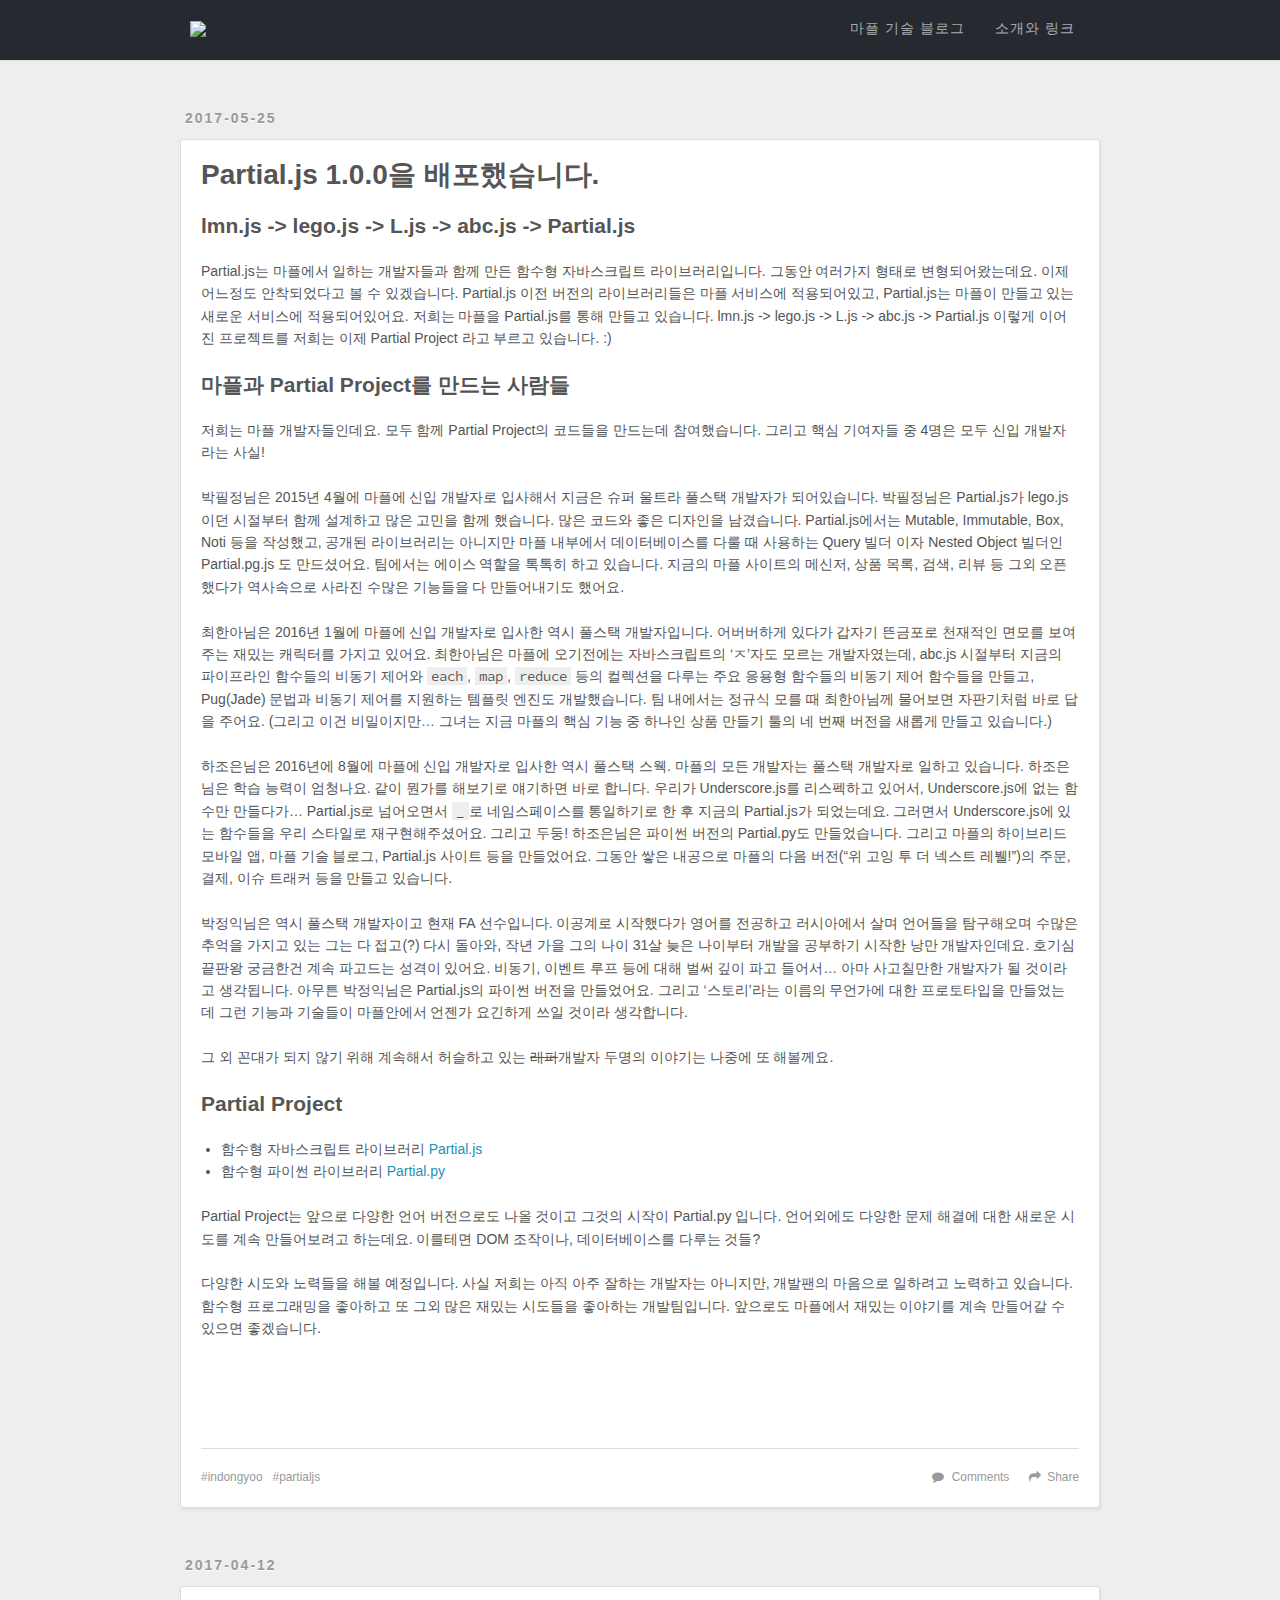
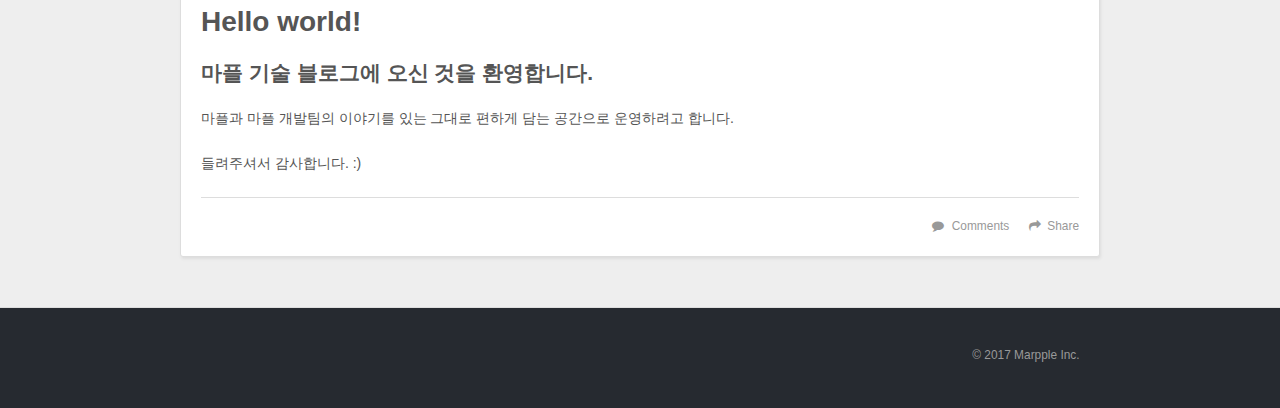
==== index.html @ 7c929593 "Site updated: 2017-05-26 13:56:52" ====
<!DOCTYPE html>
<html>
<head>
  <meta charset="utf-8">
  
  <title>마플 기술 블로그</title>
  <meta name="viewport" content="width=device-width, initial-scale=1, maximum-scale=1">
  <meta property="og:type" content="website">
<meta property="og:title" content="마플 기술 블로그">
<meta property="og:url" content="https://marpple.github.io/index.html">
<meta property="og:site_name" content="마플 기술 블로그">
<meta name="twitter:card" content="summary">
<meta name="twitter:title" content="마플 기술 블로그">
  
  
    <link rel="shortcut icon" href="/css/images/favicon.ico">
  
  
    <link href="//fonts.googleapis.com/css?family=Source+Code+Pro" rel="stylesheet" type="text/css">
  
  <link rel="stylesheet" href="/css/style.css">
  

</head>

<body>
  <div id="container">
    <div id="wrap">
      <header id="header">
  <div id="header-outer" class="outer">
    <div id="header-title" class="inner">
      <a href="/">
       
        <img src="//s3.marpple.co/s/5/marpple2/img/f_w_logo.png">
       
      </a>
    </div>
    <div id="header-inner" class="inner">
      <nav id="main-nav">
        <a id="main-nav-toggle" class="nav-icon"></a>
        
          <a class="main-nav-link" href="/">마플 기술 블로그</a>
        
          <a class="main-nav-link" href="/about">소개와 링크</a>
        
      </nav>
      <nav id="sub-nav">
        
        <!--<a id="nav-search-btn" class="nav-icon" title="Search"></a>-->
      </nav>
      <!--<div id="search-form-wrap">-->
        <!--<form action="//google.com/search" method="get" accept-charset="UTF-8" class="search-form"><input type="search" name="q" class="search-form-input" placeholder="Search"><button type="submit" class="search-form-submit">&#xF002;</button><input type="hidden" name="sitesearch" value="https://marpple.github.io"></form>-->
      <!--</div>-->
    </div>
  </div>
</header>
      <div id="body" class="outer">
        <section id="main">
  
    <article id="post-partialjs" class="article article-type-post" itemscope itemprop="blogPost">
  <div class="article-meta">
    <a href="/2017/05/25/partialjs/" class="article-date">
  <time datetime="2017-05-25T07:00:00.000Z" itemprop="datePublished">2017-05-25</time>
</a>
    
  </div>
  <div class="article-inner">
    
    
      <header class="article-header">
        
  
    <h1 itemprop="name">
      <a class="article-title" href="/2017/05/25/partialjs/">Partial.js 1.0.0을 배포했습니다.</a>
    </h1>
  

      </header>
    
    <div class="article-entry" itemprop="articleBody">
      
        <h2 id="lmn-js-gt-lego-js-gt-L-js-gt-abc-js-gt-Partial-js"><a href="#lmn-js-gt-lego-js-gt-L-js-gt-abc-js-gt-Partial-js" class="headerlink" title="lmn.js -&gt; lego.js -&gt; L.js -&gt; abc.js -&gt; Partial.js"></a>lmn.js -&gt; lego.js -&gt; L.js -&gt; abc.js -&gt; Partial.js</h2><p>Partial.js는 마플에서 일하는 개발자들과 함께 만든 함수형 자바스크립트 라이브러리입니다. 그동안 여러가지 형태로 변형되어왔는데요. 이제 어느정도 안착되었다고 볼 수 있겠습니다. Partial.js 이전 버전의 라이브러리들은 마플 서비스에 적용되어있고, Partial.js는 마플이 만들고 있는 새로운 서비스에 적용되어있어요. 저희는 마플을 Partial.js를 통해 만들고 있습니다. lmn.js -&gt; lego.js -&gt; L.js -&gt; abc.js -&gt; Partial.js 이렇게 이어진 프로젝트를 저희는 이제 Partial Project 라고 부르고 있습니다. :)</p>
<h2 id="마플과-Partial-Project를-만드는-사람들"><a href="#마플과-Partial-Project를-만드는-사람들" class="headerlink" title="마플과 Partial Project를 만드는 사람들"></a>마플과 Partial Project를 만드는 사람들</h2><p>저희는 마플 개발자들인데요. 모두 함께 Partial Project의 코드들을 만드는데 참여했습니다. 그리고 핵심 기여자들 중 4명은 모두 신입 개발자라는 사실!</p>
<p>박필정님은 2015년 4월에 마플에 신입 개발자로 입사해서 지금은 슈퍼 울트라 풀스택 개발자가 되어있습니다. 박필정님은 Partial.js가 lego.js이던 시절부터 함께 설계하고 많은 고민을 함께 했습니다. 많은 코드와 좋은 디자인을 남겼습니다. Partial.js에서는 Mutable, Immutable, Box, Noti 등을 작성했고, 공개된 라이브러리는 아니지만 마플 내부에서 데이터베이스를 다룰 때 사용하는 Query 빌더 이자 Nested Object 빌더인 Partial.pg.js 도 만드셨어요. 팀에서는 에이스 역할을 톡톡히 하고 있습니다. 지금의 마플 사이트의 메신저, 상품 목록, 검색, 리뷰 등 그외 오픈했다가 역사속으로 사라진 수많은 기능들을 다 만들어내기도 했어요.</p>
<p>최한아님은 2016년 1월에 마플에 신입 개발자로 입사한 역시 풀스택 개발자입니다. 어버버하게 있다가 갑자기 뜬금포로 천재적인 면모를 보여주는 재밌는 캐릭터를 가지고 있어요. 최한아님은 마플에 오기전에는 자바스크립트의 ‘ㅈ’자도 모르는 개발자였는데, abc.js 시절부터 지금의 파이프라인 함수들의 비동기 제어와 <code>each</code>, <code>map</code>, <code>reduce</code> 등의 컬렉션을 다루는 주요 응용형 함수들의 비동기 제어 함수들을 만들고, Pug(Jade) 문법과 비동기 제어를 지원하는 템플릿 엔진도 개발했습니다. 팀 내에서는 정규식 모를 때 최한아님께 물어보면 자판기처럼 바로 답을 주어요. (그리고 이건 비밀이지만… 그녀는 지금 마플의 핵심 기능 중 하나인 상품 만들기 툴의 네 번째 버전을 새롭게 만들고 있습니다.)</p>
<p>하조은님은 2016년에 8월에 마플에 신입 개발자로 입사한 역시 풀스택 스웩. 마플의 모든 개발자는 풀스택 개발자로 일하고 있습니다. 하조은님은 학습 능력이 엄청나요. 같이 뭔가를 해보기로 얘기하면 바로 합니다. 우리가 Underscore.js를 리스펙하고 있어서, Underscore.js에 없는 함수만 만들다가… Partial.js로 넘어오면서 <code>_</code>로 네임스페이스를 통일하기로 한 후 지금의 Partial.js가 되었는데요. 그러면서 Underscore.js에 있는 함수들을 우리 스타일로 재구현해주셨어요. 그리고 두둥! 하조은님은 파이썬 버전의 Partial.py도 만들었습니다. 그리고 마플의 하이브리드 모바일 앱, 마플 기술 블로그, Partial.js 사이트 등을 만들었어요. 그동안 쌓은 내공으로 마플의 다음 버전(“위 고잉 투 더 넥스트 레뷀!”)의 주문, 결제, 이슈 트래커 등을 만들고 있습니다.</p>
<p>박정익님은 역시 풀스택 개발자이고 현재 FA 선수입니다. 이공계로 시작했다가 영어를 전공하고 러시아에서 살며 언어들을 탐구해오며 수많은 추억을 가지고 있는 그는 다 접고(?) 다시 돌아와, 작년 가을 그의 나이 31살 늦은 나이부터 개발을 공부하기 시작한 낭만 개발자인데요. 호기심 끝판왕 궁금한건 계속 파고드는 성격이 있어요. 비동기, 이벤트 루프 등에 대해 벌써 깊이 파고 들어서… 아마 사고칠만한 개발자가 될 것이라고 생각됩니다. 아무튼 박정익님은 Partial.js의 파이썬 버전을 만들었어요. 그리고 ‘스토리’라는 이름의 무언가에 대한 프로토타입을 만들었는데 그런 기능과 기술들이 마플안에서 언젠가 요긴하게 쓰일 것이라 생각합니다.</p>
<p>그 외 꼰대가 되지 않기 위해 계속해서 허슬하고 있는 <del>래퍼</del>개발자 두명의 이야기는 나중에 또 해볼께요.</p>
<h2 id="Partial-Project"><a href="#Partial-Project" class="headerlink" title="Partial Project"></a>Partial Project</h2><ul>
<li>함수형 자바스크립트 라이브러리 <a href="https://marpple.github.io/partial.js">Partial.js</a></li>
<li>함수형 파이썬 라이브러리 <a href="https://marpple.github.io/partial.py">Partial.py</a></li>
</ul>
<p>Partial Project는 앞으로 다양한 언어 버전으로도 나올 것이고 그것의 시작이 Partial.py 입니다. 언어외에도 다양한 문제 해결에 대한 새로운 시도를 계속 만들어보려고 하는데요. 이를테면 DOM 조작이나, 데이터베이스를 다루는 것들?</p>
<p>다양한 시도와 노력들을 해볼 예정입니다. 사실 저희는 아직 아주 잘하는 개발자는 아니지만, 개발팬의 마음으로 일하려고 노력하고 있습니다. 함수형 프로그래밍을 좋아하고 또 그외 많은 재밌는 시도들을 좋아하는 개발팀입니다. 앞으로도 마플에서 재밌는 이야기를 계속 만들어갈 수 있으면 좋겠습니다.</p>
<div style="color: #fff;">힙합이 싫으면 너희들은 왜 힙합 해<br>힙합을 사랑하는 척 다들 힙 Pop 해<br>나는 래퍼이기 전에 진짜 힙합 Fan<br><br>– Dok2 –<br></div>
      
    </div>
    <footer class="article-footer">
      <a data-url="https://marpple.github.io/2017/05/25/partialjs/" data-id="cj35dky5800005jp065995ck5" class="article-share-link">Share</a>
      
        <a href="https://marpple.github.io/2017/05/25/partialjs/#disqus_thread" class="article-comment-link">Comments</a>
      
      
  <ul class="article-tag-list"><li class="article-tag-list-item"><a class="article-tag-list-link" href="/tags/indongyoo/">indongyoo</a></li><li class="article-tag-list-item"><a class="article-tag-list-link" href="/tags/partialjs/">partialjs</a></li></ul>

    </footer>
  </div>
  
</article>


  
    <article id="post-welcome" class="article article-type-post" itemscope itemprop="blogPost">
  <div class="article-meta">
    <a href="/2017/04/12/welcome/" class="article-date">
  <time datetime="2017-04-12T01:58:51.000Z" itemprop="datePublished">2017-04-12</time>
</a>
    
  </div>
  <div class="article-inner">
    
    
      <header class="article-header">
        
  
    <h1 itemprop="name">
      <a class="article-title" href="/2017/04/12/welcome/">Hello world!</a>
    </h1>
  

      </header>
    
    <div class="article-entry" itemprop="articleBody">
      
        <h2 id="마플-기술-블로그에-오신-것을-환영합니다"><a href="#마플-기술-블로그에-오신-것을-환영합니다" class="headerlink" title="마플 기술 블로그에 오신 것을 환영합니다."></a>마플 기술 블로그에 오신 것을 환영합니다.</h2><p>마플과 마플 개발팀의 이야기를 있는 그대로 편하게 담는 공간으로 운영하려고 합니다.</p>
<p>들려주셔서 감사합니다. :)</p>

      
    </div>
    <footer class="article-footer">
      <a data-url="https://marpple.github.io/2017/04/12/welcome/" data-id="cj35dky5k00045jp0enoh1cbz" class="article-share-link">Share</a>
      
        <a href="https://marpple.github.io/2017/04/12/welcome/#disqus_thread" class="article-comment-link">Comments</a>
      
      
    </footer>
  </div>
  
</article>


  

</section>
      </div>
      <footer id="footer">
  
  <div class="outer">
    <div id="footer-info" class="inner">
      &copy; 2017 Marpple Inc.
    </div>
  </div>
</footer>
    </div>
    <nav id="mobile-nav">
  
    <a href="/" class="mobile-nav-link">마플 기술 블로그</a>
  
    <a href="/about" class="mobile-nav-link">소개와 링크</a>
  
</nav>
    
<script>
  var disqus_shortname = 'marpple';
  
  (function(){
    var dsq = document.createElement('script');
    dsq.type = 'text/javascript';
    dsq.async = true;
    dsq.src = '//' + disqus_shortname + '.disqus.com/count.js';
    (document.getElementsByTagName('head')[0] || document.getElementsByTagName('body')[0]).appendChild(dsq);
  })();
</script>


<script src="//ajax.googleapis.com/ajax/libs/jquery/2.0.3/jquery.min.js"></script>


  <link rel="stylesheet" href="/fancybox/jquery.fancybox.css">
  <script src="/fancybox/jquery.fancybox.pack.js"></script>


<script src="/js/script.js"></script>

  </div>
</body>
</html>
---- css/style.css ----
body {
  width: 100%;
}
body:before,
body:after {
  content: "";
  display: table;
}
body:after {
  clear: both;
}
html,
body,
div,
span,
applet,
object,
iframe,
h1,
h2,
h3,
h4,
h5,
h6,
p,
blockquote,
pre,
a,
abbr,
acronym,
address,
big,
cite,
code,
del,
dfn,
em,
img,
ins,
kbd,
q,
s,
samp,
small,
strike,
strong,
sub,
sup,
tt,
var,
dl,
dt,
dd,
ol,
ul,
li,
fieldset,
form,
label,
legend,
table,
caption,
tbody,
tfoot,
thead,
tr,
th,
td {
  margin: 0;
  padding: 0;
  border: 0;
  outline: 0;
  font-weight: inherit;
  font-style: inherit;
  font-family: inherit;
  font-size: 100%;
  vertical-align: baseline;
}
body {
  line-height: 1;
  color: #000;
  background: #fff;
}
ol,
ul {
  list-style: none;
}
table {
  border-collapse: separate;
  border-spacing: 0;
  vertical-align: middle;
}
caption,
th,
td {
  text-align: left;
  font-weight: normal;
  vertical-align: middle;
}
a img {
  border: none;
}
input,
button {
  margin: 0;
  padding: 0;
}
input::-moz-focus-inner,
button::-moz-focus-inner {
  border: 0;
  padding: 0;
}
@font-face {
  font-family: FontAwesome;
  font-style: normal;
  font-weight: normal;
  src: url("fonts/fontawesome-webfont.eot?v=#4.0.3");
  src: url("fonts/fontawesome-webfont.eot?#iefix&v=#4.0.3") format("embedded-opentype"), url("fonts/fontawesome-webfont.woff?v=#4.0.3") format("woff"), url("fonts/fontawesome-webfont.ttf?v=#4.0.3") format("truetype"), url("fonts/fontawesome-webfont.svg#fontawesomeregular?v=#4.0.3") format("svg");
}
html,
body,
#container {
  height: 100%;
}
body {
  background: #eee;
  font: 14px "Helvetica Neue", Helvetica, Arial, sans-serif;
  -webkit-text-size-adjust: 100%;
}
.outer {
  max-width: 920px;
  margin: 0 auto;
  padding: 0 20px;
}
.outer:before,
.outer:after {
  content: "";
  display: table;
}
.outer:after {
  clear: both;
}
.inner {
  display: inline;
  float: left;
  width: 97.77777777777777%;
  margin: 0 1.111111111111111%;
}
.left,
.alignleft {
  float: left;
}
.right,
.alignright {
  float: right;
}
.clear {
  clear: both;
}
#container {
  position: relative;
}
.mobile-nav-on {
  overflow: hidden;
}
#wrap {
  height: 100%;
  width: 100%;
  position: absolute;
  top: 0;
  right: 0;
  -webkit-transition: 0.2s ease-out;
  -moz-transition: 0.2s ease-out;
  -ms-transition: 0.2s ease-out;
  transition: 0.2s ease-out;
  z-index: 1;
  background: #eee;
}
.mobile-nav-on #wrap {
  right: 280px;
}
#body.outer {
  min-height: 100%;
  margin-top: -60px;
  margin-bottom: -100px;
}
#main {
  padding-top: 60px;
  padding-bottom: 100px;
}
.article-date,
.article-category-link,
.archive-year {
  text-decoration: none;
  text-transform: uppercase;
  letter-spacing: 2px;
  color: #999;
  margin-bottom: 1em;
  margin-left: 5px;
  line-height: 1em;
  text-shadow: 0 1px #fff;
  font-weight: bold;
}
.article-inner,
.archive-article-inner {
  background: #fff;
  -webkit-box-shadow: 1px 2px 3px #ddd;
  box-shadow: 1px 2px 3px #ddd;
  border: 1px solid #ddd;
  border-radius: 3px;
}
.article-entry h1 {
  font-size: 2em;
}
.article-entry h2 {
  font-size: 1.5em;
}
.article-entry h3 {
  font-size: 1.3em;
}
.article-entry h4 {
  font-size: 1.2em;
}
.article-entry h5 {
  font-size: 1em;
}
.article-entry h6 {
  font-size: 1em;
  color: #999;
}
.article-entry hr {
  border: 1px dashed #ddd;
}
.article-entry strong {
  font-weight: bold;
}
.article-entry em,
.article-entry cite {
  font-style: italic;
}
.article-entry sup,
.article-entry sub {
  font-size: 0.75em;
  line-height: 0;
  position: relative;
  vertical-align: baseline;
}
.article-entry sup {
  top: -0.5em;
}
.article-entry sub {
  bottom: -0.2em;
}
.article-entry small {
  font-size: 0.85em;
}
.article-entry acronym,
.article-entry abbr {
  border-bottom: 1px dotted;
}
.article-entry ul,
.article-entry ol,
.article-entry dl {
  margin: 0 20px;
  line-height: 1.6em;
}
.article-entry ul ul,
.article-entry ol ul,
.article-entry ul ol,
.article-entry ol ol {
  margin-top: 0;
  margin-bottom: 0;
}
.article-entry ul {
  list-style: disc;
}
.article-entry ol {
  list-style: decimal;
}
.article-entry dt {
  font-weight: bold;
}
#header {
  height: 60px;
  background: #262a30;
  position: relative;
  top: 0;
  right: 0;
  left: 0;
  border-bottom: 1px solid #ddd;
}
#header-outer {
  display: -webkit-box;
  display: -moz-box;
  display: -webkit-flex;
  display: -ms-flexbox;
  display: box;
  display: flex;
  -webkit-box-pack: distribute;
  -moz-box-pack: distribute;
  -ms-flex-pack: distribute;
  -webkit-justify-content: space-around;
  justify-content: space-around;
  height: 100%;
  position: relative;
}
#header-inner {
  position: relative;
  overflow: hidden;
}
#header-title {
  line-height: 65px;
}
#logo,
#subtitle {
  text-decoration: none;
  color: #fff;
  font-weight: 300;
  text-shadow: 0 1px 4px rgba(0,0,0,0.3);
}
#logo {
  font-size: 16px;
  line-height: 16px;
  letter-spacing: 2px;
}
#subtitle {
  font-size: 10px;
  line-height: 10px;
  letter-spacing: 1px;
}
#subtitle-wrap {
  margin-top: 10px;
}
#main-nav {
  display: -webkit-box;
  display: -moz-box;
  display: -webkit-flex;
  display: -ms-flexbox;
  display: box;
  display: flex;
  -webkit-box-pack: end;
  -moz-box-pack: end;
  -ms-flex-pack: end;
  -webkit-justify-content: flex-end;
  justify-content: flex-end;
  height: 60px;
  margin-left: -15px;
}
.nav-icon,
.main-nav-link {
  float: left;
  color: #fff;
  opacity: 0.6;
  text-decoration: none;
  text-shadow: 0 1px rgba(0,0,0,0.2);
  -webkit-transition: opacity 0.2s;
  -moz-transition: opacity 0.2s;
  -ms-transition: opacity 0.2s;
  transition: opacity 0.2s;
  display: block;
  padding: 20px 15px;
}
.nav-icon:hover,
.main-nav-link:hover {
  opacity: 1;
}
.nav-icon {
  font-family: FontAwesome;
  text-align: center;
  font-size: 14px;
  width: 14px;
  height: 14px;
  padding: 20px 15px;
  position: relative;
  cursor: pointer;
}
.main-nav-link {
  font-weight: 300;
  letter-spacing: 1px;
}
@media screen and (max-width: 479px) {
  .main-nav-link {
    display: none;
  }
}
#main-nav-toggle {
  display: none;
}
#main-nav-toggle:before {
  content: "\f0c9";
}
@media screen and (max-width: 479px) {
  #main-nav-toggle {
    display: block;
  }
}
#sub-nav {
  height: 60px;
  margin-right: -15px;
}
#nav-rss-link:before {
  content: "\f09e";
}
#nav-search-btn:before {
  content: "\f002";
}
#search-form-wrap {
  position: absolute;
  top: 15px;
  width: 150px;
  height: 30px;
  right: -150px;
  opacity: 0;
  -webkit-transition: 0.2s ease-out;
  -moz-transition: 0.2s ease-out;
  -ms-transition: 0.2s ease-out;
  transition: 0.2s ease-out;
}
#search-form-wrap.on {
  opacity: 1;
  right: 0;
}
@media screen and (max-width: 479px) {
  #search-form-wrap {
    width: 100%;
    right: -100%;
  }
}
.search-form {
  position: absolute;
  top: 0;
  left: 0;
  right: 0;
  background: #fff;
  padding: 5px 15px;
  border-radius: 15px;
  -webkit-box-shadow: 0 0 10px rgba(0,0,0,0.3);
  box-shadow: 0 0 10px rgba(0,0,0,0.3);
}
.search-form-input {
  border: none;
  background: none;
  color: #555;
  width: 100%;
  font: 13px "Helvetica Neue", Helvetica, Arial, sans-serif;
  outline: none;
}
.search-form-input::-webkit-search-results-decoration,
.search-form-input::-webkit-search-cancel-button {
  -webkit-appearance: none;
}
.search-form-submit {
  position: absolute;
  top: 50%;
  right: 10px;
  margin-top: -7px;
  font: 13px FontAwesome;
  border: none;
  background: none;
  color: #bbb;
  cursor: pointer;
}
.search-form-submit:hover,
.search-form-submit:focus {
  color: #777;
}
.article {
  margin: 50px 0;
}
.article-inner {
  overflow: hidden;
}
.article-meta:before,
.article-meta:after {
  content: "";
  display: table;
}
.article-meta:after {
  clear: both;
}
.article-date {
  float: left;
}
.article-category {
  float: left;
  line-height: 1em;
  color: #ccc;
  text-shadow: 0 1px #fff;
  margin-left: 8px;
}
.article-category:before {
  content: "\2022";
}
.article-category-link {
  margin: 0 12px 1em;
}
.article-header {
  padding: 20px 20px 0;
}
.article-title {
  text-decoration: none;
  font-size: 2em;
  font-weight: bold;
  color: #555;
  line-height: 1.1em;
  -webkit-transition: color 0.2s;
  -moz-transition: color 0.2s;
  -ms-transition: color 0.2s;
  transition: color 0.2s;
}
a.article-title:hover {
  color: #258fb8;
}
.article-entry {
  color: #555;
  padding: 0 20px;
}
.article-entry:before,
.article-entry:after {
  content: "";
  display: table;
}
.article-entry:after {
  clear: both;
}
.article-entry p,
.article-entry table {
  line-height: 1.6em;
  margin: 1.6em 0;
}
.article-entry h1,
.article-entry h2,
.article-entry h3,
.article-entry h4,
.article-entry h5,
.article-entry h6 {
  font-weight: bold;
}
.article-entry h1,
.article-entry h2,
.article-entry h3,
.article-entry h4,
.article-entry h5,
.article-entry h6 {
  line-height: 1.1em;
  margin: 1.1em 0;
}
.article-entry a {
  color: #258fb8;
  text-decoration: none;
}
.article-entry a:hover {
  text-decoration: underline;
}
.article-entry ul,
.article-entry ol,
.article-entry dl {
  margin-top: 1.6em;
  margin-bottom: 1.6em;
}
.article-entry img,
.article-entry video {
  max-width: 100%;
  height: auto;
  display: block;
  margin: auto;
}
.article-entry iframe {
  border: none;
}
.article-entry table {
  width: 100%;
  border-collapse: collapse;
  border-spacing: 0;
}
.article-entry th {
  font-weight: bold;
  border-bottom: 3px solid #ddd;
  padding-bottom: 0.5em;
}
.article-entry td {
  border-bottom: 1px solid #ddd;
  padding: 10px 0;
}
.article-entry blockquote {
  font-family: Georgia, "Times New Roman", serif;
  font-size: 1.4em;
  margin: 1.6em 20px;
  text-align: center;
}
.article-entry blockquote footer {
  font-size: 14px;
  margin: 1.6em 0;
  font-family: "Helvetica Neue", Helvetica, Arial, sans-serif;
}
.article-entry blockquote footer cite:before {
  content: "—";
  padding: 0 0.5em;
}
.article-entry .pullquote {
  text-align: left;
  width: 45%;
  margin: 0;
}
.article-entry .pullquote.left {
  margin-left: 0.5em;
  margin-right: 1em;
}
.article-entry .pullquote.right {
  margin-right: 0.5em;
  margin-left: 1em;
}
.article-entry .caption {
  color: #999;
  display: block;
  font-size: 0.9em;
  margin-top: 0.5em;
  position: relative;
  text-align: center;
}
.article-entry .video-container {
  position: relative;
  padding-top: 56.25%;
  height: 0;
  overflow: hidden;
}
.article-entry .video-container iframe,
.article-entry .video-container object,
.article-entry .video-container embed {
  position: absolute;
  top: 0;
  left: 0;
  width: 100%;
  height: 100%;
  margin-top: 0;
}
.article-more-link a {
  display: inline-block;
  line-height: 1em;
  padding: 6px 15px;
  border-radius: 15px;
  background: #eee;
  color: #999;
  text-shadow: 0 1px #fff;
  text-decoration: none;
}
.article-more-link a:hover {
  background: #258fb8;
  color: #fff;
  text-decoration: none;
  text-shadow: 0 1px #1e7293;
}
.article-footer {
  font-size: 0.85em;
  line-height: 1.6em;
  border-top: 1px solid #ddd;
  padding-top: 1.6em;
  margin: 0 20px 20px;
}
.article-footer:before,
.article-footer:after {
  content: "";
  display: table;
}
.article-footer:after {
  clear: both;
}
.article-footer a {
  color: #999;
  text-decoration: none;
}
.article-footer a:hover {
  color: #555;
}
.article-tag-list-item {
  float: left;
  margin-right: 10px;
}
.article-tag-list-link:before {
  content: "#";
}
.article-comment-link {
  float: right;
}
.article-comment-link:before {
  content: "\f075";
  font-family: FontAwesome;
  padding-right: 8px;
}
.article-share-link {
  cursor: pointer;
  float: right;
  margin-left: 20px;
}
.article-share-link:before {
  content: "\f064";
  font-family: FontAwesome;
  padding-right: 6px;
}
#article-nav {
  position: relative;
}
#article-nav:before,
#article-nav:after {
  content: "";
  display: table;
}
#article-nav:after {
  clear: both;
}
@media screen and (min-width: 768px) {
  #article-nav {
    margin: 50px 0;
  }
  #article-nav:before {
    width: 8px;
    height: 8px;
    position: absolute;
    top: 50%;
    left: 50%;
    margin-top: -4px;
    margin-left: -4px;
    content: "";
    border-radius: 50%;
    background: #ddd;
    -webkit-box-shadow: 0 1px 2px #fff;
    box-shadow: 0 1px 2px #fff;
  }
}
.article-nav-link-wrap {
  text-decoration: none;
  text-shadow: 0 1px #fff;
  color: #999;
  -webkit-box-sizing: border-box;
  -moz-box-sizing: border-box;
  box-sizing: border-box;
  margin-top: 50px;
  text-align: center;
  display: block;
}
.article-nav-link-wrap:hover {
  color: #555;
}
@media screen and (min-width: 768px) {
  .article-nav-link-wrap {
    width: 50%;
    margin-top: 0;
  }
}
@media screen and (min-width: 768px) {
  #article-nav-newer {
    float: left;
    text-align: right;
    padding-right: 20px;
  }
}
@media screen and (min-width: 768px) {
  #article-nav-older {
    float: right;
    text-align: left;
    padding-left: 20px;
  }
}
.article-nav-caption {
  text-transform: uppercase;
  letter-spacing: 2px;
  color: #ddd;
  line-height: 1em;
  font-weight: bold;
}
#article-nav-newer .article-nav-caption {
  margin-right: -2px;
}
.article-nav-title {
  font-size: 0.85em;
  line-height: 1.6em;
  margin-top: 0.5em;
}
.article-share-box {
  position: absolute;
  display: none;
  background: #fff;
  -webkit-box-shadow: 1px 2px 10px rgba(0,0,0,0.2);
  box-shadow: 1px 2px 10px rgba(0,0,0,0.2);
  border-radius: 3px;
  margin-left: -145px;
  overflow: hidden;
  z-index: 1;
}
.article-share-box.on {
  display: block;
}
.article-share-input {
  width: 100%;
  background: none;
  -webkit-box-sizing: border-box;
  -moz-box-sizing: border-box;
  box-sizing: border-box;
  font: 14px "Helvetica Neue", Helvetica, Arial, sans-serif;
  padding: 0 15px;
  color: #555;
  outline: none;
  border: 1px solid #ddd;
  border-radius: 3px 3px 0 0;
  height: 36px;
  line-height: 36px;
}
.article-share-links {
  background: #eee;
}
.article-share-links:before,
.article-share-links:after {
  content: "";
  display: table;
}
.article-share-links:after {
  clear: both;
}
.article-share-twitter,
.article-share-facebook,
.article-share-pinterest,
.article-share-google {
  width: 50px;
  height: 36px;
  display: block;
  float: left;
  position: relative;
  color: #999;
  text-shadow: 0 1px #fff;
}
.article-share-twitter:before,
.article-share-facebook:before,
.article-share-pinterest:before,
.article-share-google:before {
  font-size: 20px;
  font-family: FontAwesome;
  width: 20px;
  height: 20px;
  position: absolute;
  top: 50%;
  left: 50%;
  margin-top: -10px;
  margin-left: -10px;
  text-align: center;
}
.article-share-twitter:hover,
.article-share-facebook:hover,
.article-share-pinterest:hover,
.article-share-google:hover {
  color: #fff;
}
.article-share-twitter:before {
  content: "\f099";
}
.article-share-twitter:hover {
  background: #00aced;
  text-shadow: 0 1px #008abe;
}
.article-share-facebook:before {
  content: "\f09a";
}
.article-share-facebook:hover {
  background: #3b5998;
  text-shadow: 0 1px #2f477a;
}
.article-share-pinterest:before {
  content: "\f0d2";
}
.article-share-pinterest:hover {
  background: #cb2027;
  text-shadow: 0 1px #a21a1f;
}
.article-share-google:before {
  content: "\f0d5";
}
.article-share-google:hover {
  background: #dd4b39;
  text-shadow: 0 1px #be3221;
}
.article-gallery {
  background: #000;
  position: relative;
}
.article-gallery-photos {
  position: relative;
  overflow: hidden;
}
.article-gallery-img {
  display: none;
  max-width: 100%;
}
.article-gallery-img:first-child {
  display: block;
}
.article-gallery-img.loaded {
  position: absolute;
  display: block;
}
.article-gallery-img img {
  display: block;
  max-width: 100%;
  margin: 0 auto;
}
#comments {
  background: #fff;
  -webkit-box-shadow: 1px 2px 3px #ddd;
  box-shadow: 1px 2px 3px #ddd;
  padding: 20px;
  border: 1px solid #ddd;
  border-radius: 3px;
  margin: 50px 0;
}
#comments a {
  color: #258fb8;
}
.archives-wrap {
  margin: 50px 0;
}
.archives:before,
.archives:after {
  content: "";
  display: table;
}
.archives:after {
  clear: both;
}
.archive-year-wrap {
  margin-bottom: 1em;
}
.archives {
  -webkit-column-gap: 10px;
  -moz-column-gap: 10px;
  column-gap: 10px;
}
@media screen and (min-width: 480px) and (max-width: 767px) {
  .archives {
    -webkit-column-count: 2;
    -moz-column-count: 2;
    column-count: 2;
  }
}
@media screen and (min-width: 768px) {
  .archives {
    -webkit-column-count: 3;
    -moz-column-count: 3;
    column-count: 3;
  }
}
.archive-article {
  -webkit-column-break-inside: avoid;
  page-break-inside: avoid;
  overflow: hidden;
  break-inside: avoid-column;
}
.archive-article-inner {
  padding: 10px;
  margin-bottom: 15px;
}
.archive-article-title {
  text-decoration: none;
  font-weight: bold;
  color: #555;
  -webkit-transition: color 0.2s;
  -moz-transition: color 0.2s;
  -ms-transition: color 0.2s;
  transition: color 0.2s;
  line-height: 1.6em;
}
.archive-article-title:hover {
  color: #258fb8;
}
.archive-article-footer {
  margin-top: 1em;
}
.archive-article-date {
  color: #999;
  text-decoration: none;
  font-size: 0.85em;
  line-height: 1em;
  margin-bottom: 0.5em;
  display: block;
}
#page-nav {
  margin: 50px auto;
  background: #fff;
  -webkit-box-shadow: 1px 2px 3px #ddd;
  box-shadow: 1px 2px 3px #ddd;
  border: 1px solid #ddd;
  border-radius: 3px;
  text-align: center;
  color: #999;
  overflow: hidden;
}
#page-nav:before,
#page-nav:after {
  content: "";
  display: table;
}
#page-nav:after {
  clear: both;
}
#page-nav a,
#page-nav span {
  padding: 10px 20px;
  line-height: 1;
  height: 2ex;
}
#page-nav a {
  color: #999;
  text-decoration: none;
}
#page-nav a:hover {
  background: #999;
  color: #fff;
}
#page-nav .prev {
  float: left;
}
#page-nav .next {
  float: right;
}
#page-nav .page-number {
  display: inline-block;
}
@media screen and (max-width: 479px) {
  #page-nav .page-number {
    display: none;
  }
}
#page-nav .current {
  color: #555;
  font-weight: bold;
}
#page-nav .space {
  color: #ddd;
}
#footer {
  position: relative;
  right: 0;
  left: 0;
  bottom: 0;
  height: 100px;
  background: #262a30;
  border-top: 1px solid #ddd;
  color: #999;
}
#footer a {
  color: #258fb8;
  text-decoration: none;
}
#footer a:hover {
  text-decoration: underline;
}
#footer-info {
  display: -webkit-box;
  display: -moz-box;
  display: -webkit-flex;
  display: -ms-flexbox;
  display: box;
  display: flex;
  -webkit-box-pack: end;
  -moz-box-pack: end;
  -ms-flex-pack: end;
  -webkit-justify-content: flex-end;
  justify-content: flex-end;
  margin: 40px 0;
  font-size: 0.85em;
}
.article-entry pre,
.article-entry .highlight {
  background: #2d2d2d;
  margin: 0 -20px;
  padding: 15px 20px;
  border-style: solid;
  border-color: #ddd;
  border-width: 1px 0;
  overflow: auto;
  color: #ccc;
  line-height: 22.400000000000002px;
}
.article-entry .highlight .gutter pre,
.article-entry .gist .gist-file .gist-data .line-numbers {
  color: #666;
  font-size: 0.85em;
}
.article-entry pre,
.article-entry code {
  font-family: "Source Code Pro", Consolas, Monaco, Menlo, Consolas, monospace;
}
.article-entry code {
  background: #eee;
  text-shadow: 0 1px #fff;
  padding: 0 0.3em;
}
.article-entry pre code {
  background: none;
  text-shadow: none;
  padding: 0;
}
.article-entry .highlight pre {
  border: none;
  margin: 0;
  padding: 0;
}
.article-entry .highlight table {
  margin: 0;
  width: auto;
}
.article-entry .highlight td {
  border: none;
  padding: 0;
}
.article-entry .highlight figcaption {
  font-size: 0.85em;
  color: #999;
  line-height: 1em;
  margin-bottom: 1em;
}
.article-entry .highlight figcaption:before,
.article-entry .highlight figcaption:after {
  content: "";
  display: table;
}
.article-entry .highlight figcaption:after {
  clear: both;
}
.article-entry .highlight figcaption a {
  float: right;
}
.article-entry .highlight .gutter pre {
  text-align: right;
  padding-right: 20px;
}
.article-entry .highlight .line {
  height: 22.400000000000002px;
}
.article-entry .highlight .line.marked {
  background: #515151;
}
.article-entry .gist {
  margin: 0 -20px;
  border-style: solid;
  border-color: #ddd;
  border-width: 1px 0;
  background: #2d2d2d;
  padding: 15px 20px 15px 0;
}
.article-entry .gist .gist-file {
  border: none;
  font-family: "Source Code Pro", Consolas, Monaco, Menlo, Consolas, monospace;
  margin: 0;
}
.article-entry .gist .gist-file .gist-data {
  background: none;
  border: none;
}
.article-entry .gist .gist-file .gist-data .line-numbers {
  background: none;
  border: none;
  padding: 0 20px 0 0;
}
.article-entry .gist .gist-file .gist-data .line-data {
  padding: 0 !important;
}
.article-entry .gist .gist-file .highlight {
  margin: 0;
  padding: 0;
  border: none;
}
.article-entry .gist .gist-file .gist-meta {
  background: #2d2d2d;
  color: #999;
  font: 0.85em "Helvetica Neue", Helvetica, Arial, sans-serif;
  text-shadow: 0 0;
  padding: 0;
  margin-top: 1em;
  margin-left: 20px;
}
.article-entry .gist .gist-file .gist-meta a {
  color: #258fb8;
  font-weight: normal;
}
.article-entry .gist .gist-file .gist-meta a:hover {
  text-decoration: underline;
}
pre .comment,
pre .title {
  color: #999;
}
pre .variable,
pre .attribute,
pre .tag,
pre .regexp,
pre .ruby .constant,
pre .xml .tag .title,
pre .xml .pi,
pre .xml .doctype,
pre .html .doctype,
pre .css .id,
pre .css .class,
pre .css .pseudo {
  color: #f2777a;
}
pre .number,
pre .preprocessor,
pre .built_in,
pre .literal,
pre .params,
pre .constant {
  color: #f99157;
}
pre .class,
pre .ruby .class .title,
pre .css .rules .attribute {
  color: #9c9;
}
pre .string,
pre .value,
pre .inheritance,
pre .header,
pre .ruby .symbol,
pre .xml .cdata {
  color: #9c9;
}
pre .css .hexcolor {
  color: #6cc;
}
pre .function,
pre .python .decorator,
pre .python .title,
pre .ruby .function .title,
pre .ruby .title .keyword,
pre .perl .sub,
pre .javascript .title,
pre .coffeescript .title {
  color: #69c;
}
pre .keyword,
pre .javascript .function {
  color: #c9c;
}
@media screen and (max-width: 479px) {
  #mobile-nav {
    position: absolute;
    top: 0;
    right: 0;
    width: 280px;
    height: 100%;
    background: #191919;
    border-right: 1px solid #fff;
  }
}
@media screen and (max-width: 479px) {
  .mobile-nav-link {
    display: block;
    color: #999;
    text-decoration: none;
    padding: 15px 20px;
    font-weight: bold;
  }
  .mobile-nav-link:hover {
    color: #fff;
  }
}
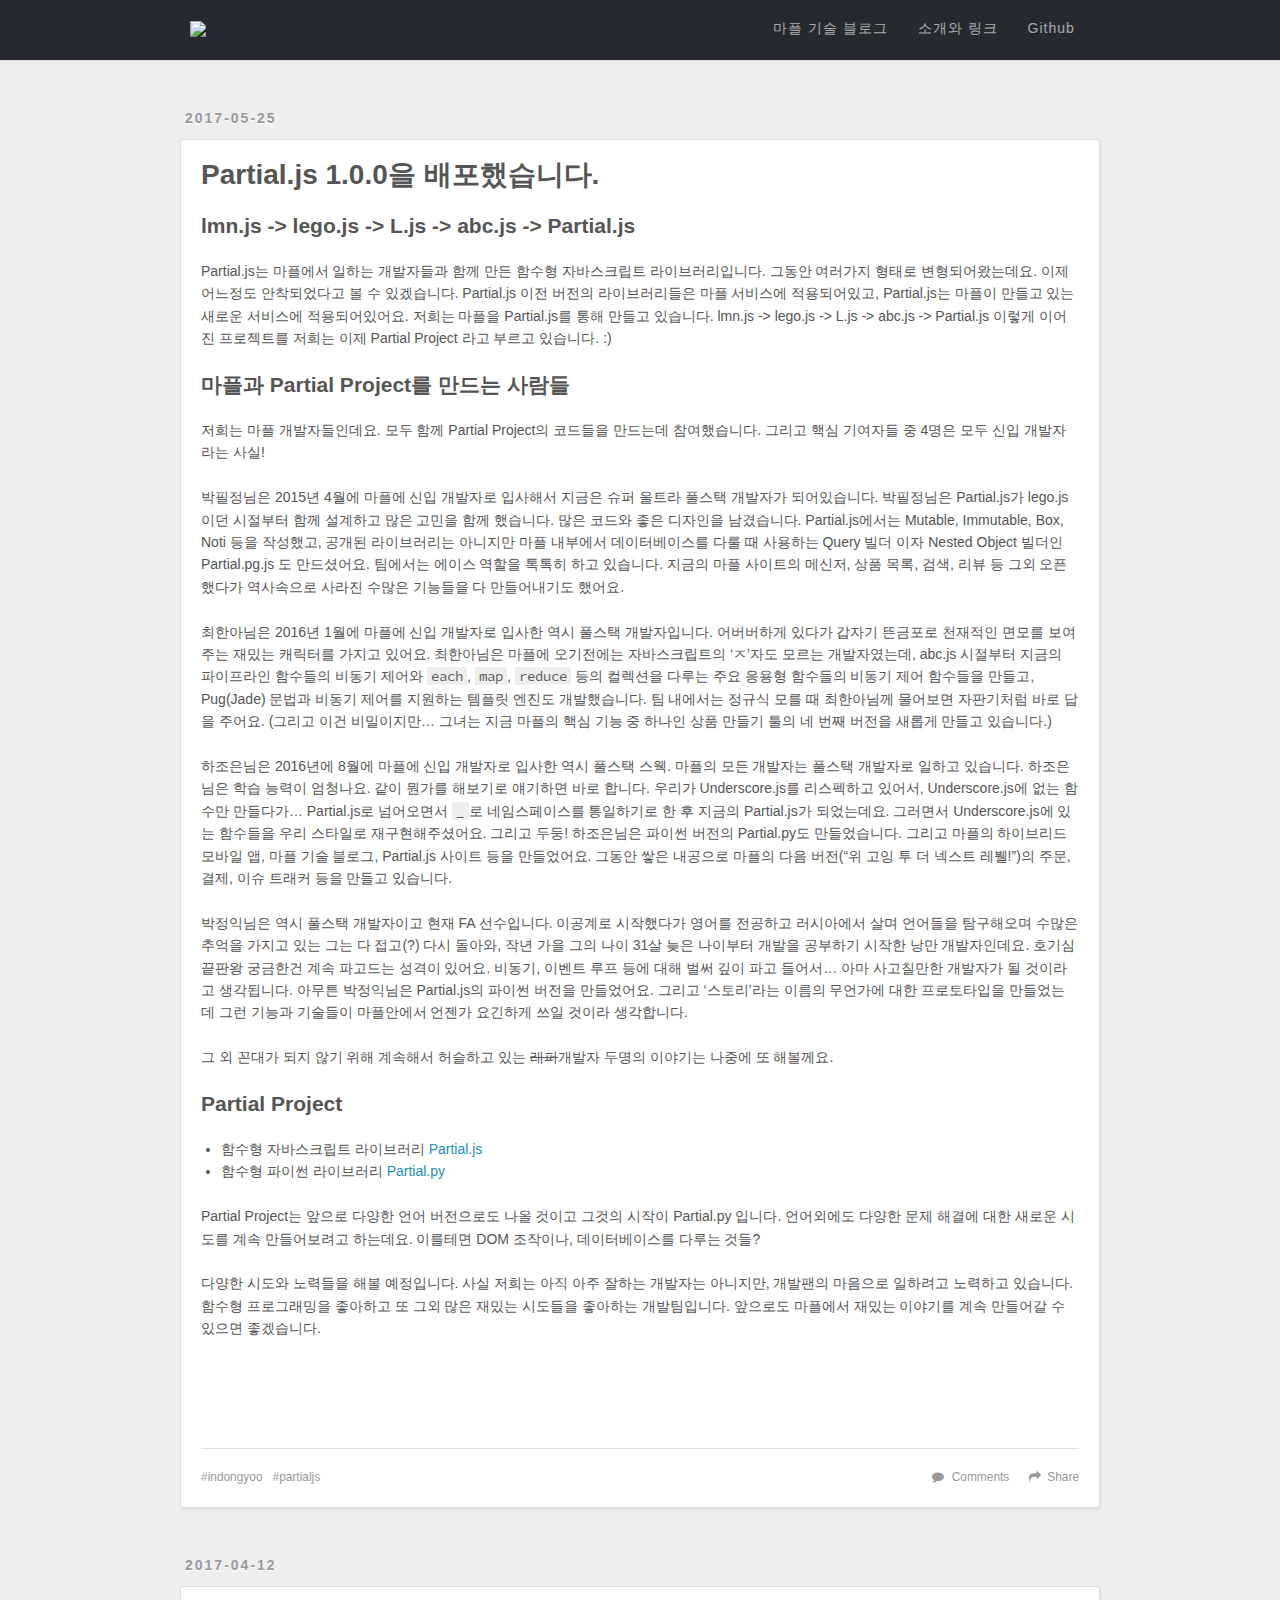
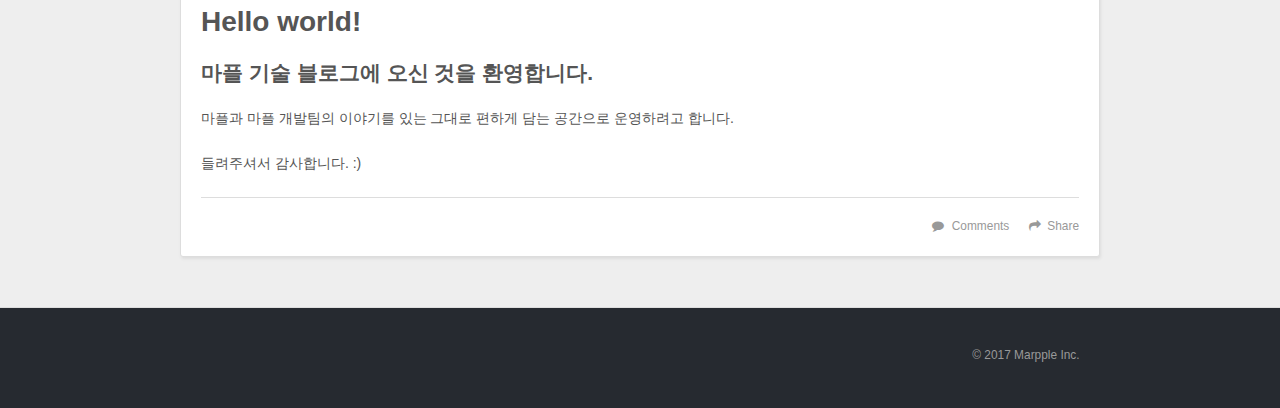
==== commit 8ab21465: "Site updated: 2017-05-26 14:06:15" ====
--- a/index.html
+++ b/index.html
@@ -42,6 +42,8 @@
           <a class="main-nav-link" href="/">마플 기술 블로그</a>
         
           <a class="main-nav-link" href="/about">소개와 링크</a>
+        
+          <a class="main-nav-link" href="https://github.com/marpple">Github</a>
         
       </nav>
       <nav id="sub-nav">
@@ -96,7 +98,7 @@
       
     </div>
     <footer class="article-footer">
-      <a data-url="https://marpple.github.io/2017/05/25/partialjs/" data-id="cj35dky5800005jp065995ck5" class="article-share-link">Share</a>
+      <a data-url="https://marpple.github.io/2017/05/25/partialjs/" data-id="cj35dx19d0002bxp0ik8wgoer" class="article-share-link">Share</a>
       
         <a href="https://marpple.github.io/2017/05/25/partialjs/#disqus_thread" class="article-comment-link">Comments</a>
       
@@ -138,7 +140,7 @@
       
     </div>
     <footer class="article-footer">
-      <a data-url="https://marpple.github.io/2017/04/12/welcome/" data-id="cj35dky5k00045jp0enoh1cbz" class="article-share-link">Share</a>
+      <a data-url="https://marpple.github.io/2017/04/12/welcome/" data-id="cj35dx19h0003bxp0xrah3qvn" class="article-share-link">Share</a>
       
         <a href="https://marpple.github.io/2017/04/12/welcome/#disqus_thread" class="article-comment-link">Comments</a>
       
@@ -167,6 +169,8 @@
     <a href="/" class="mobile-nav-link">마플 기술 블로그</a>
   
     <a href="/about" class="mobile-nav-link">소개와 링크</a>
+  
+    <a href="https://github.com/marpple" class="mobile-nav-link">Github</a>
   
 </nav>
     
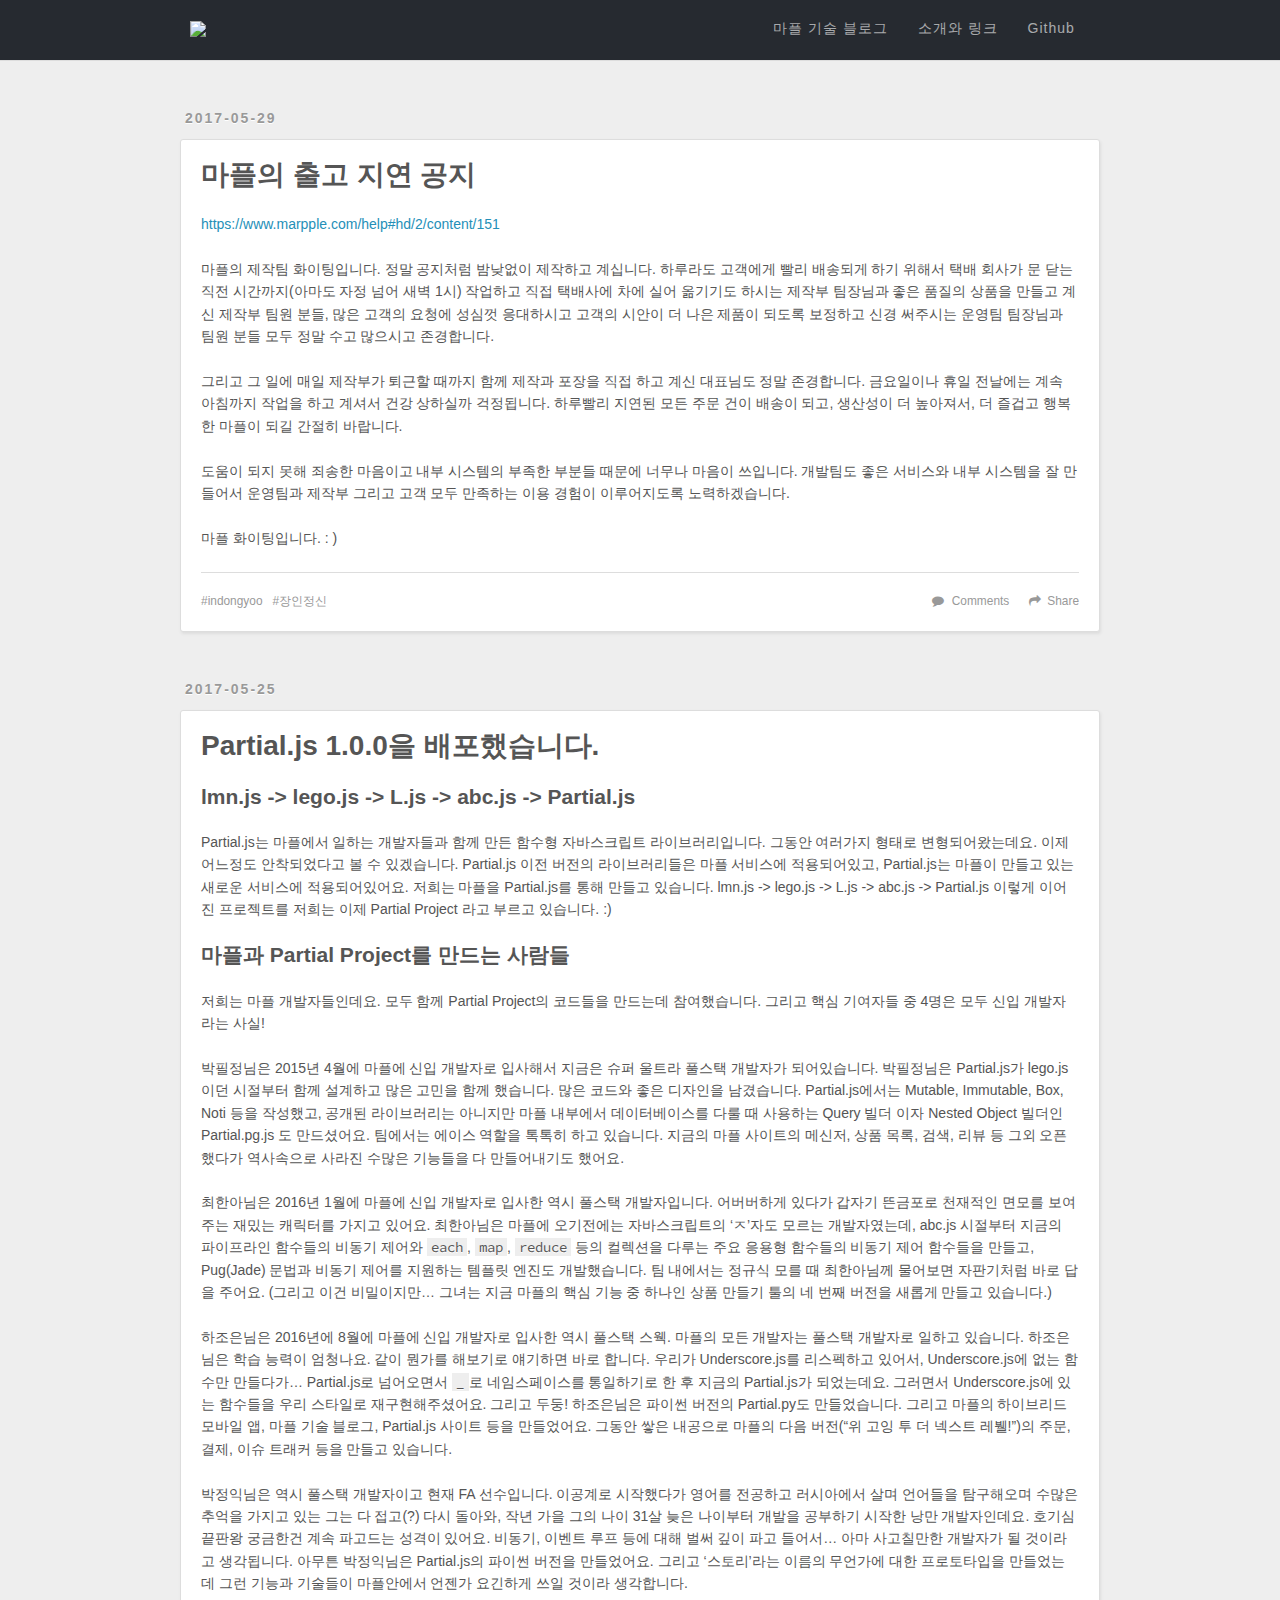
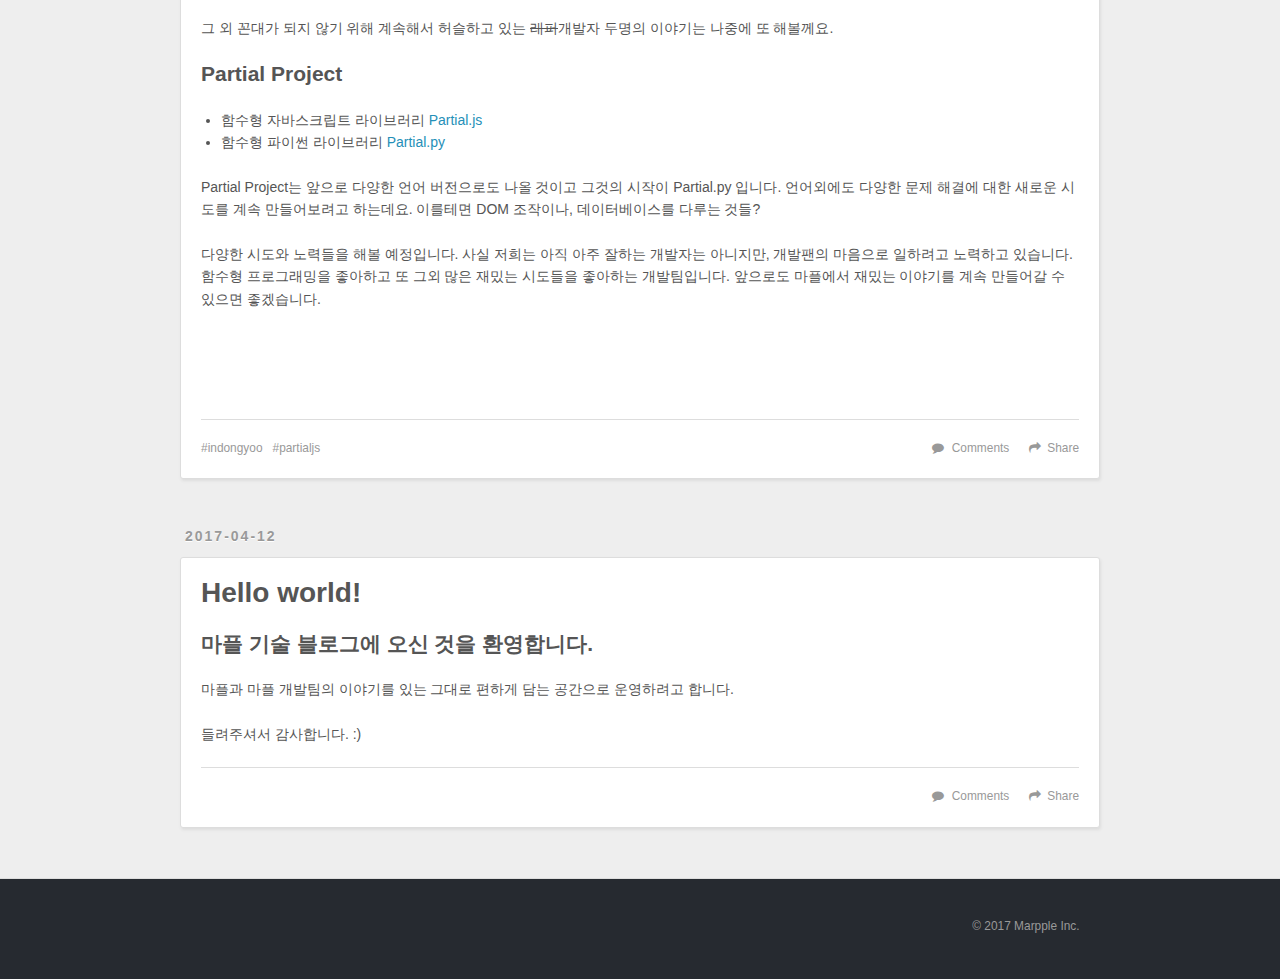
==== commit 4b1e1451: "Site updated: 2017-05-29 12:53:21" ====
--- a/index.html
+++ b/index.html
@@ -58,6 +58,51 @@
 </header>
       <div id="body" class="outer">
         <section id="main">
+  
+    <article id="post-production-team" class="article article-type-post" itemscope itemprop="blogPost">
+  <div class="article-meta">
+    <a href="/2017/05/29/production-team/" class="article-date">
+  <time datetime="2017-05-29T03:44:00.000Z" itemprop="datePublished">2017-05-29</time>
+</a>
+    
+  </div>
+  <div class="article-inner">
+    
+    
+      <header class="article-header">
+        
+  
+    <h1 itemprop="name">
+      <a class="article-title" href="/2017/05/29/production-team/">마플의 출고 지연 공지</a>
+    </h1>
+  
+
+      </header>
+    
+    <div class="article-entry" itemprop="articleBody">
+      
+        <p><a href="https://www.marpple.com/help#hd/2/content/151" target="_blank" rel="external">https://www.marpple.com/help#hd/2/content/151</a></p>
+<p>마플의 제작팀 화이팅입니다. 정말 공지처럼 밤낮없이 제작하고 계십니다. 하루라도 고객에게 빨리 배송되게 하기 위해서 택배 회사가 문 닫는 직전 시간까지(아마도 자정 넘어 새벽 1시) 작업하고 직접 택배사에 차에 실어 옮기기도 하시는 제작부 팀장님과 좋은 품질의 상품을 만들고 계신 제작부 팀원 분들, 많은 고객의 요청에 성심껏 응대하시고 고객의 시안이 더 나은 제품이 되도록 보정하고 신경 써주시는 운영팀 팀장님과 팀원 분들 모두 정말 수고 많으시고 존경합니다.</p>
+<p>그리고 그 일에 매일 제작부가 퇴근할 때까지 함께 제작과 포장을 직접 하고 계신 대표님도 정말 존경합니다. 금요일이나 휴일 전날에는 계속 아침까지 작업을 하고 계셔서 건강 상하실까 걱정됩니다. 하루빨리 지연된 모든 주문 건이 배송이 되고, 생산성이 더 높아져서, 더 즐겁고 행복한 마플이 되길 간절히 바랍니다.</p>
+<p>도움이 되지 못해 죄송한 마음이고 내부 시스템의 부족한 부분들 때문에 너무나 마음이 쓰입니다. 개발팀도 좋은 서비스와 내부 시스템을 잘 만들어서 운영팀과 제작부 그리고 고객 모두 만족하는 이용 경험이 이루어지도록 노력하겠습니다.</p>
+<p>마플 화이팅입니다. : )</p>
+
+      
+    </div>
+    <footer class="article-footer">
+      <a data-url="https://marpple.github.io/2017/05/29/production-team/" data-id="cj39lmub10003a7p0snv2ac7i" class="article-share-link">Share</a>
+      
+        <a href="https://marpple.github.io/2017/05/29/production-team/#disqus_thread" class="article-comment-link">Comments</a>
+      
+      
+  <ul class="article-tag-list"><li class="article-tag-list-item"><a class="article-tag-list-link" href="/tags/indongyoo/">indongyoo</a></li><li class="article-tag-list-item"><a class="article-tag-list-link" href="/tags/장인정신/">장인정신</a></li></ul>
+
+    </footer>
+  </div>
+  
+</article>
+
+
   
     <article id="post-partialjs" class="article article-type-post" itemscope itemprop="blogPost">
   <div class="article-meta">
@@ -98,7 +143,7 @@
       
     </div>
     <footer class="article-footer">
-      <a data-url="https://marpple.github.io/2017/05/25/partialjs/" data-id="cj35dx19d0002bxp0ik8wgoer" class="article-share-link">Share</a>
+      <a data-url="https://marpple.github.io/2017/05/25/partialjs/" data-id="cj39lmub90006a7p0m8gayxft" class="article-share-link">Share</a>
       
         <a href="https://marpple.github.io/2017/05/25/partialjs/#disqus_thread" class="article-comment-link">Comments</a>
       
@@ -140,7 +185,7 @@
       
     </div>
     <footer class="article-footer">
-      <a data-url="https://marpple.github.io/2017/04/12/welcome/" data-id="cj35dx19h0003bxp0xrah3qvn" class="article-share-link">Share</a>
+      <a data-url="https://marpple.github.io/2017/04/12/welcome/" data-id="cj39lmub60005a7p0zd95d913" class="article-share-link">Share</a>
       
         <a href="https://marpple.github.io/2017/04/12/welcome/#disqus_thread" class="article-comment-link">Comments</a>
       
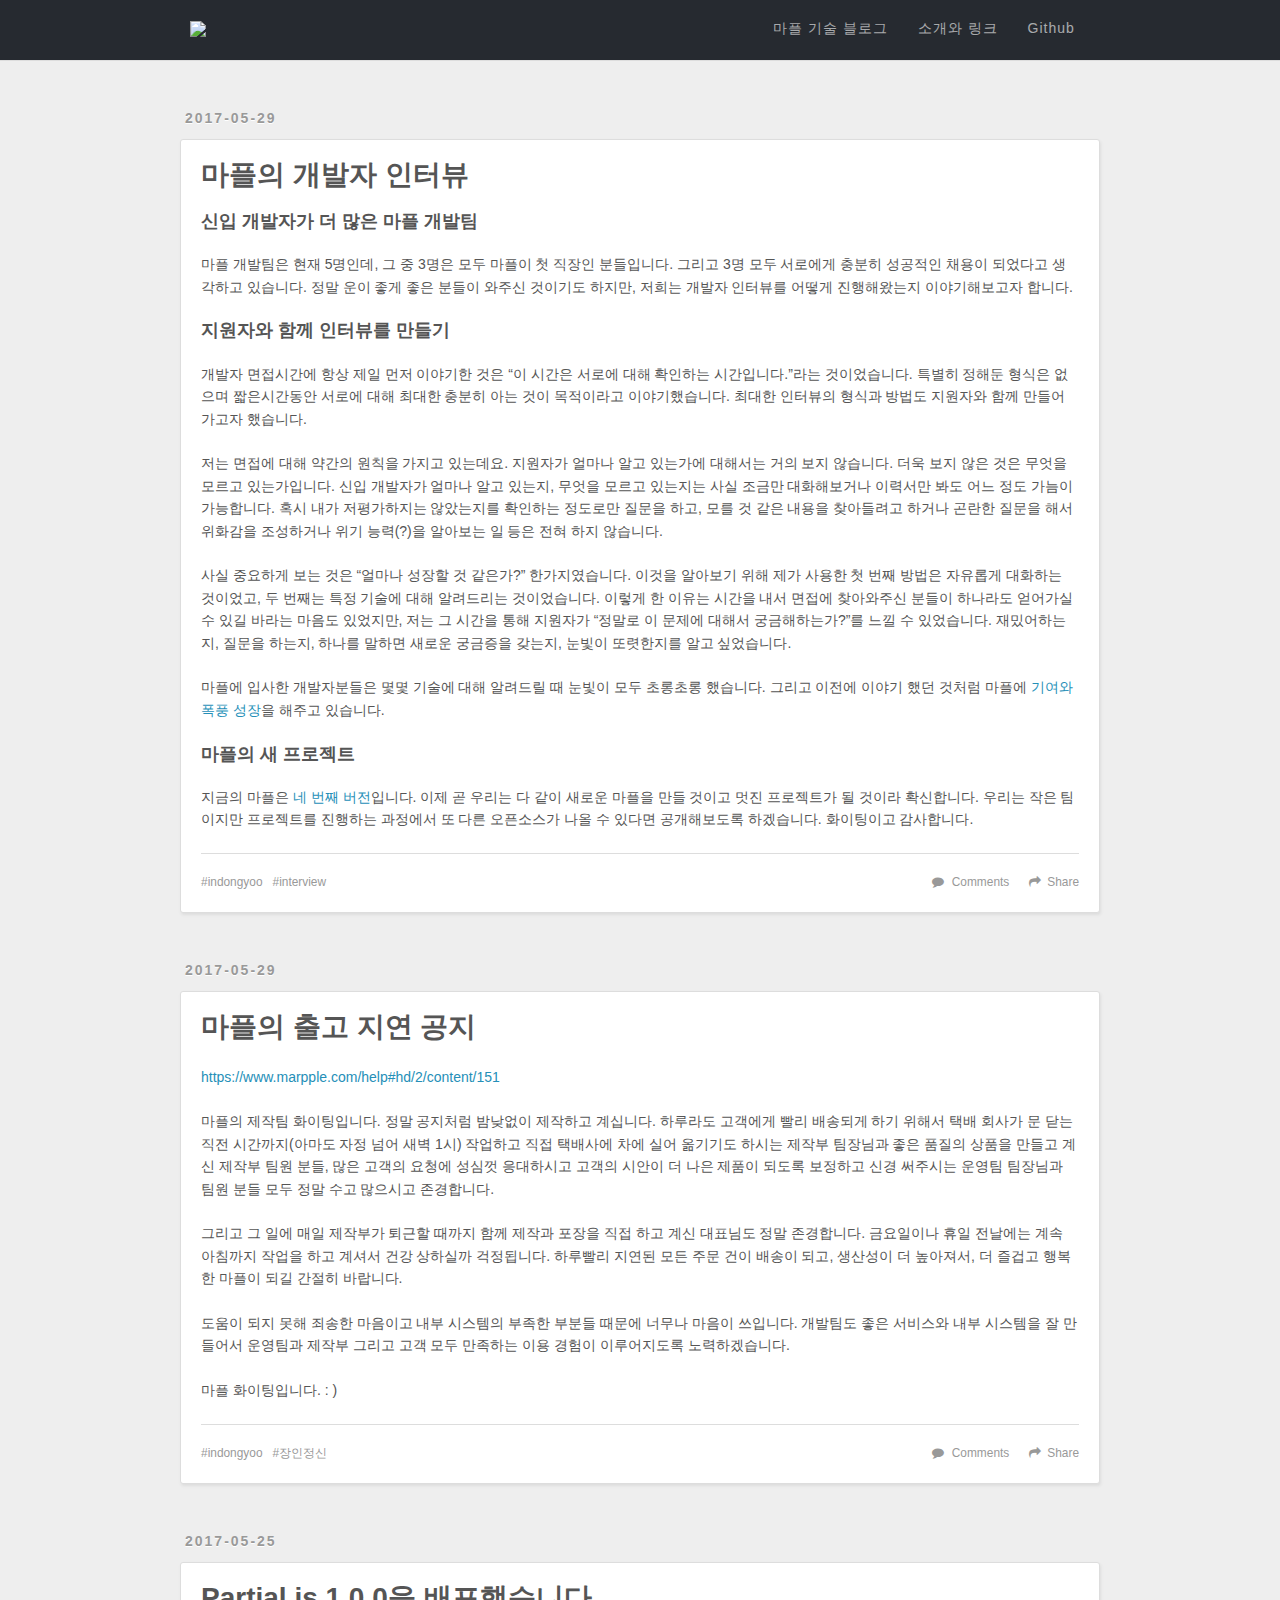
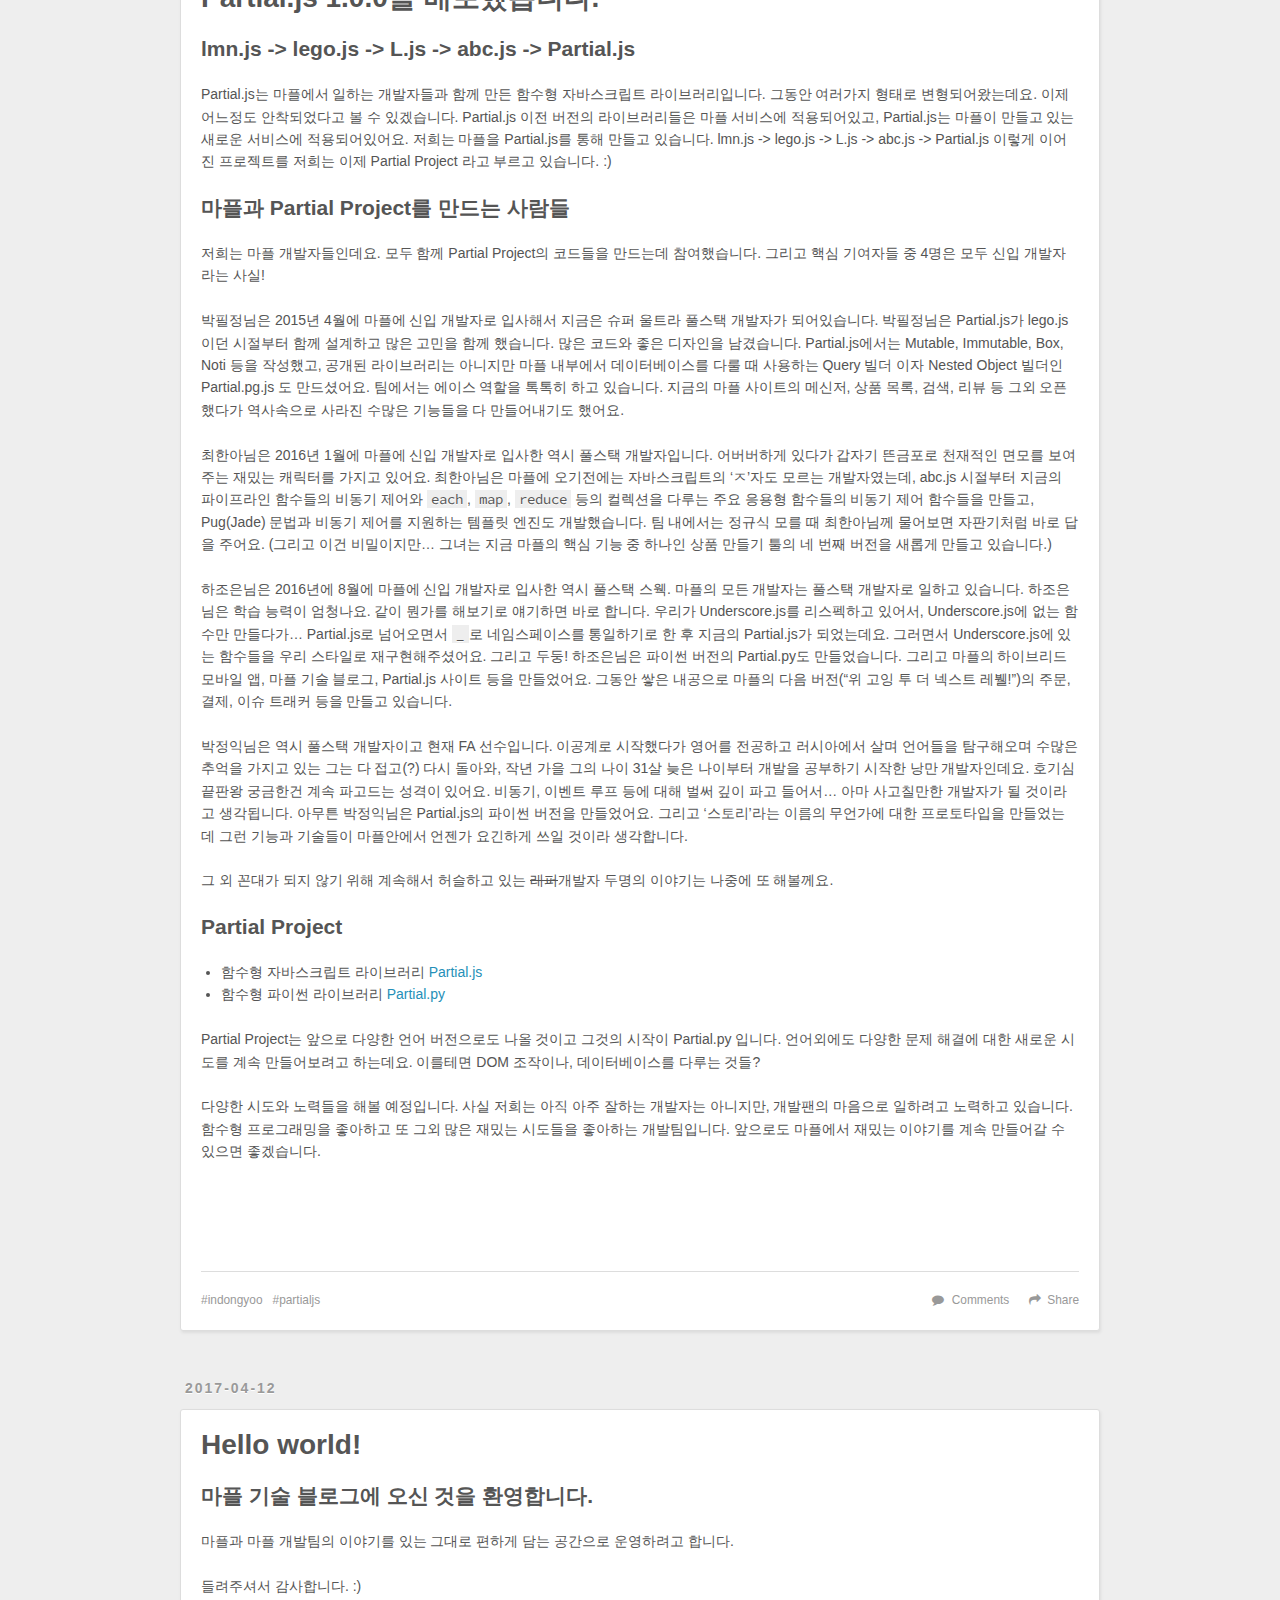
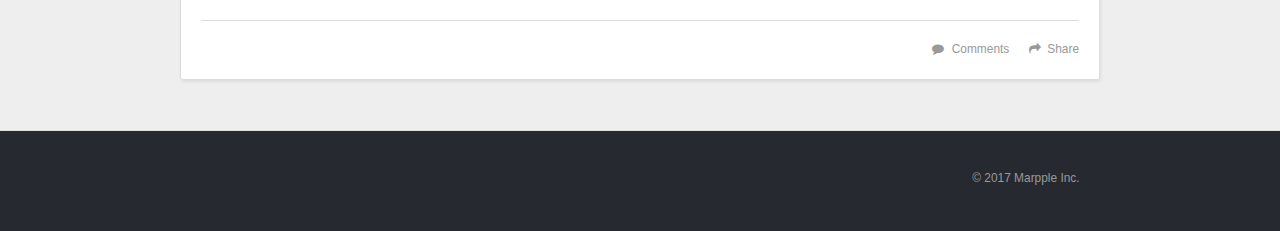
==== commit 048522ae: "Site updated: 2017-05-29 16:32:21" ====
--- a/index.html
+++ b/index.html
@@ -59,6 +59,52 @@
       <div id="body" class="outer">
         <section id="main">
   
+    <article id="post-interview" class="article article-type-post" itemscope itemprop="blogPost">
+  <div class="article-meta">
+    <a href="/2017/05/29/interview/" class="article-date">
+  <time datetime="2017-05-29T07:00:00.000Z" itemprop="datePublished">2017-05-29</time>
+</a>
+    
+  </div>
+  <div class="article-inner">
+    
+    
+      <header class="article-header">
+        
+  
+    <h1 itemprop="name">
+      <a class="article-title" href="/2017/05/29/interview/">마플의 개발자 인터뷰</a>
+    </h1>
+  
+
+      </header>
+    
+    <div class="article-entry" itemprop="articleBody">
+      
+        <h3 id="신입-개발자가-더-많은-마플-개발팀"><a href="#신입-개발자가-더-많은-마플-개발팀" class="headerlink" title="신입 개발자가 더 많은 마플 개발팀"></a>신입 개발자가 더 많은 마플 개발팀</h3><p>마플 개발팀은 현재 5명인데, 그 중 3명은 모두 마플이 첫 직장인 분들입니다. 그리고 3명 모두 서로에게 충분히 성공적인 채용이 되었다고 생각하고 있습니다. 정말 운이 좋게 좋은 분들이 와주신 것이기도 하지만, 저희는 개발자 인터뷰를 어떻게 진행해왔는지 이야기해보고자 합니다.</p>
+<h3 id="지원자와-함께-인터뷰를-만들기"><a href="#지원자와-함께-인터뷰를-만들기" class="headerlink" title="지원자와 함께 인터뷰를 만들기"></a>지원자와 함께 인터뷰를 만들기</h3><p>개발자 면접시간에 항상 제일 먼저 이야기한 것은 “이 시간은 서로에 대해 확인하는 시간입니다.”라는 것이었습니다. 특별히 정해둔 형식은 없으며 짧은시간동안 서로에 대해 최대한 충분히 아는 것이 목적이라고 이야기했습니다. 최대한 인터뷰의 형식과 방법도 지원자와 함께 만들어가고자 했습니다.</p>
+<p>저는 면접에 대해 약간의 원칙을 가지고 있는데요. 지원자가 얼마나 알고 있는가에 대해서는 거의 보지 않습니다. 더욱 보지 않은 것은 무엇을 모르고 있는가입니다. 신입 개발자가 얼마나 알고 있는지, 무엇을 모르고 있는지는 사실 조금만 대화해보거나 이력서만 봐도 어느 정도 가늠이 가능합니다. 혹시 내가 저평가하지는 않았는지를 확인하는 정도로만 질문을 하고, 모를 것 같은 내용을 찾아들려고 하거나 곤란한 질문을 해서 위화감을 조성하거나 위기 능력(?)을 알아보는 일 등은 전혀 하지 않습니다.</p>
+<p>사실 중요하게 보는 것은 “얼마나 성장할 것 같은가?” 한가지였습니다. 이것을 알아보기 위해 제가 사용한 첫 번째 방법은 자유롭게 대화하는 것이었고, 두 번째는 특정 기술에 대해 알려드리는 것이었습니다. 이렇게 한 이유는 시간을 내서 면접에 찾아와주신 분들이 하나라도 얻어가실 수 있길 바라는 마음도 있었지만, 저는 그 시간을 통해 지원자가 “정말로 이 문제에 대해서 궁금해하는가?”를 느낄 수 있었습니다. 재밌어하는지, 질문을 하는지, 하나를 말하면 새로운 궁금증을 갖는지, 눈빛이 또렷한지를 알고 싶었습니다.</p>
+<p>마플에 입사한 개발자분들은 몇몇 기술에 대해 알려드릴 때 눈빛이 모두 초롱초롱 했습니다. 그리고 이전에 이야기 했던 것처럼 마플에 <a href="/2017/05/25/partialjs/">기여와 폭풍 성장</a>을 해주고 있습니다.</p>
+<h3 id="마플의-새-프로젝트"><a href="#마플의-새-프로젝트" class="headerlink" title="마플의 새 프로젝트"></a>마플의 새 프로젝트</h3><p>지금의 마플은 <a href="http://www.marpple.com" target="_blank" rel="external">네 번째 버전</a>입니다. 이제 곧 우리는 다 같이 새로운 마플을 만들 것이고 멋진 프로젝트가 될 것이라 확신합니다. 우리는 작은 팀이지만 프로젝트를 진행하는 과정에서 또 다른 오픈소스가 나올 수 있다면 공개해보도록 하겠습니다. 화이팅이고 감사합니다.</p>
+
+      
+    </div>
+    <footer class="article-footer">
+      <a data-url="https://marpple.github.io/2017/05/29/interview/" data-id="cj39ogar4000lsap0wrbjo11j" class="article-share-link">Share</a>
+      
+        <a href="https://marpple.github.io/2017/05/29/interview/#disqus_thread" class="article-comment-link">Comments</a>
+      
+      
+  <ul class="article-tag-list"><li class="article-tag-list-item"><a class="article-tag-list-link" href="/tags/indongyoo/">indongyoo</a></li><li class="article-tag-list-item"><a class="article-tag-list-link" href="/tags/interview/">interview</a></li></ul>
+
+    </footer>
+  </div>
+  
+</article>
+
+
+  
     <article id="post-production-team" class="article article-type-post" itemscope itemprop="blogPost">
   <div class="article-meta">
     <a href="/2017/05/29/production-team/" class="article-date">
@@ -90,7 +136,7 @@
       
     </div>
     <footer class="article-footer">
-      <a data-url="https://marpple.github.io/2017/05/29/production-team/" data-id="cj39lmub10003a7p0snv2ac7i" class="article-share-link">Share</a>
+      <a data-url="https://marpple.github.io/2017/05/29/production-team/" data-id="cj39of7fq0003sap06yetnf91" class="article-share-link">Share</a>
       
         <a href="https://marpple.github.io/2017/05/29/production-team/#disqus_thread" class="article-comment-link">Comments</a>
       
@@ -143,7 +189,7 @@
       
     </div>
     <footer class="article-footer">
-      <a data-url="https://marpple.github.io/2017/05/25/partialjs/" data-id="cj39lmub90006a7p0m8gayxft" class="article-share-link">Share</a>
+      <a data-url="https://marpple.github.io/2017/05/25/partialjs/" data-id="cj39of7fw0005sap07pcor99c" class="article-share-link">Share</a>
       
         <a href="https://marpple.github.io/2017/05/25/partialjs/#disqus_thread" class="article-comment-link">Comments</a>
       
@@ -185,7 +231,7 @@
       
     </div>
     <footer class="article-footer">
-      <a data-url="https://marpple.github.io/2017/04/12/welcome/" data-id="cj39lmub60005a7p0zd95d913" class="article-share-link">Share</a>
+      <a data-url="https://marpple.github.io/2017/04/12/welcome/" data-id="cj39of7fy0006sap0b9u44z2j" class="article-share-link">Share</a>
       
         <a href="https://marpple.github.io/2017/04/12/welcome/#disqus_thread" class="article-comment-link">Comments</a>
       
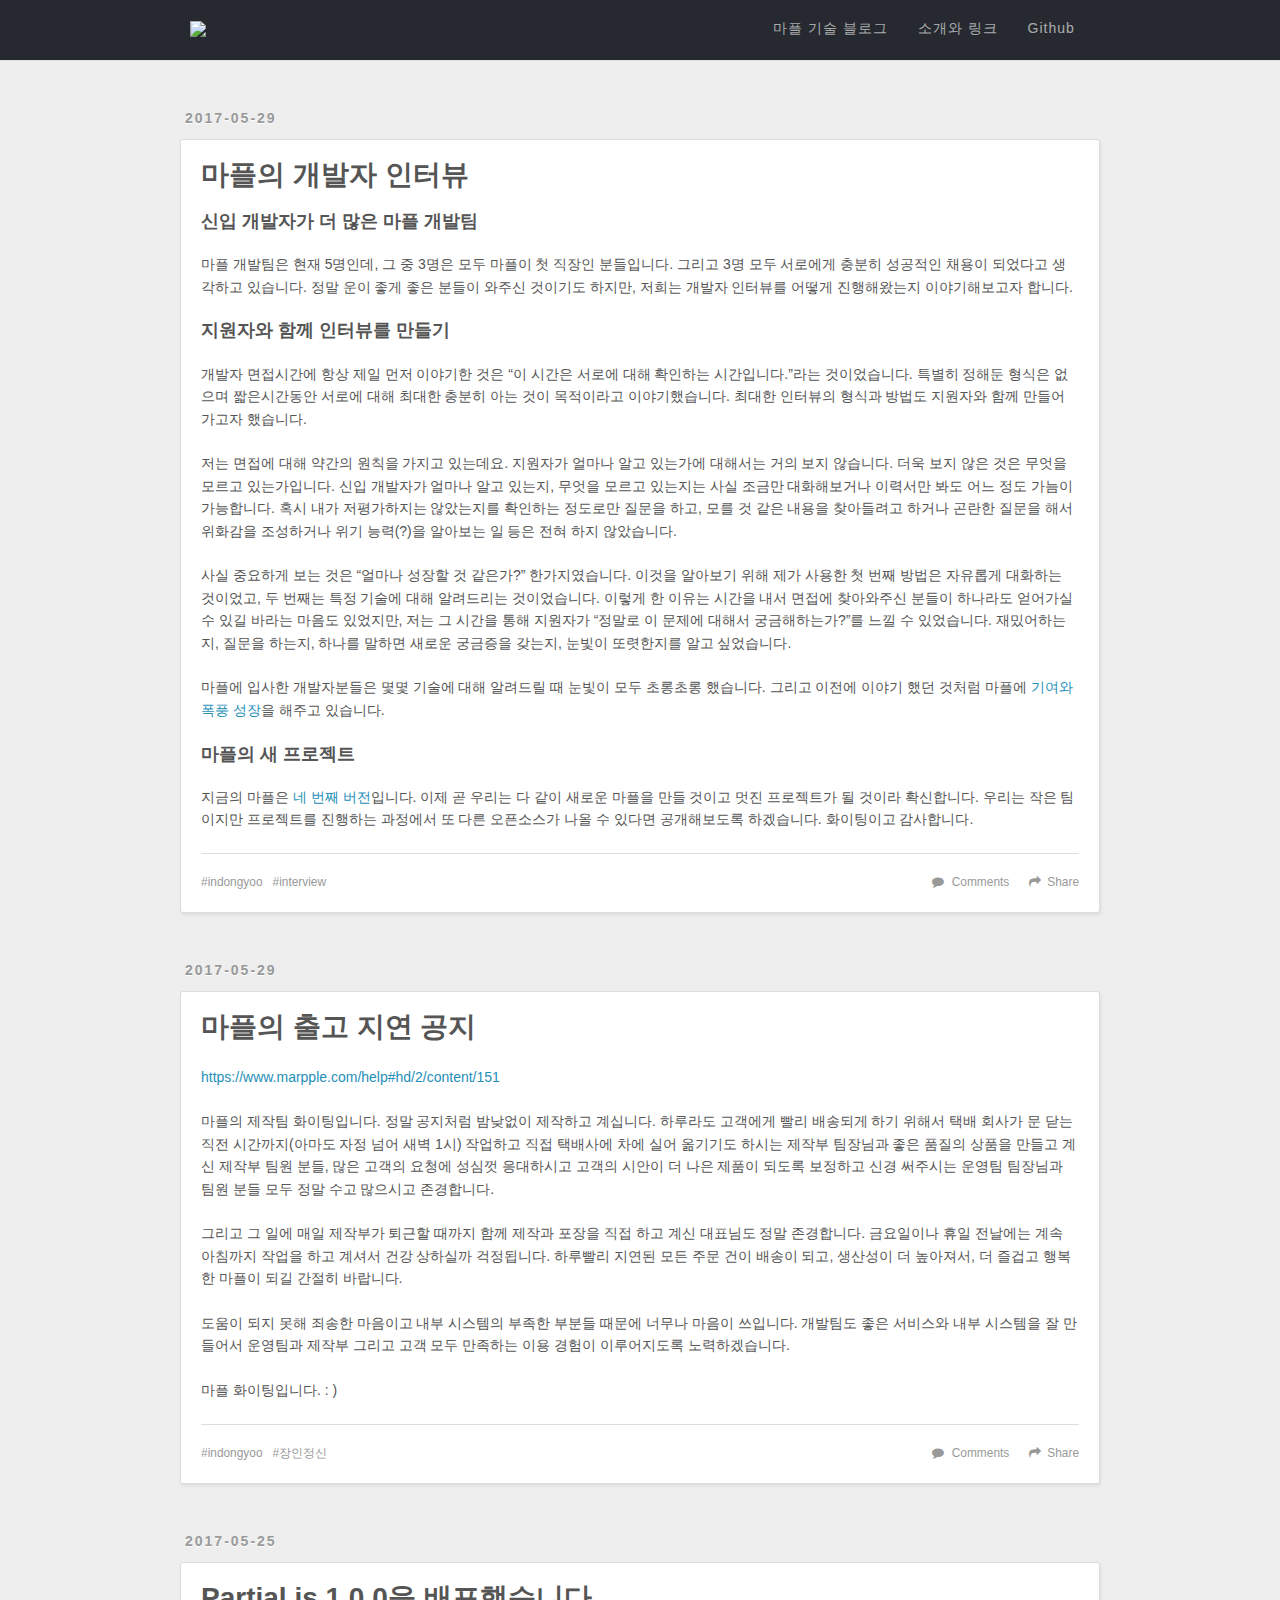
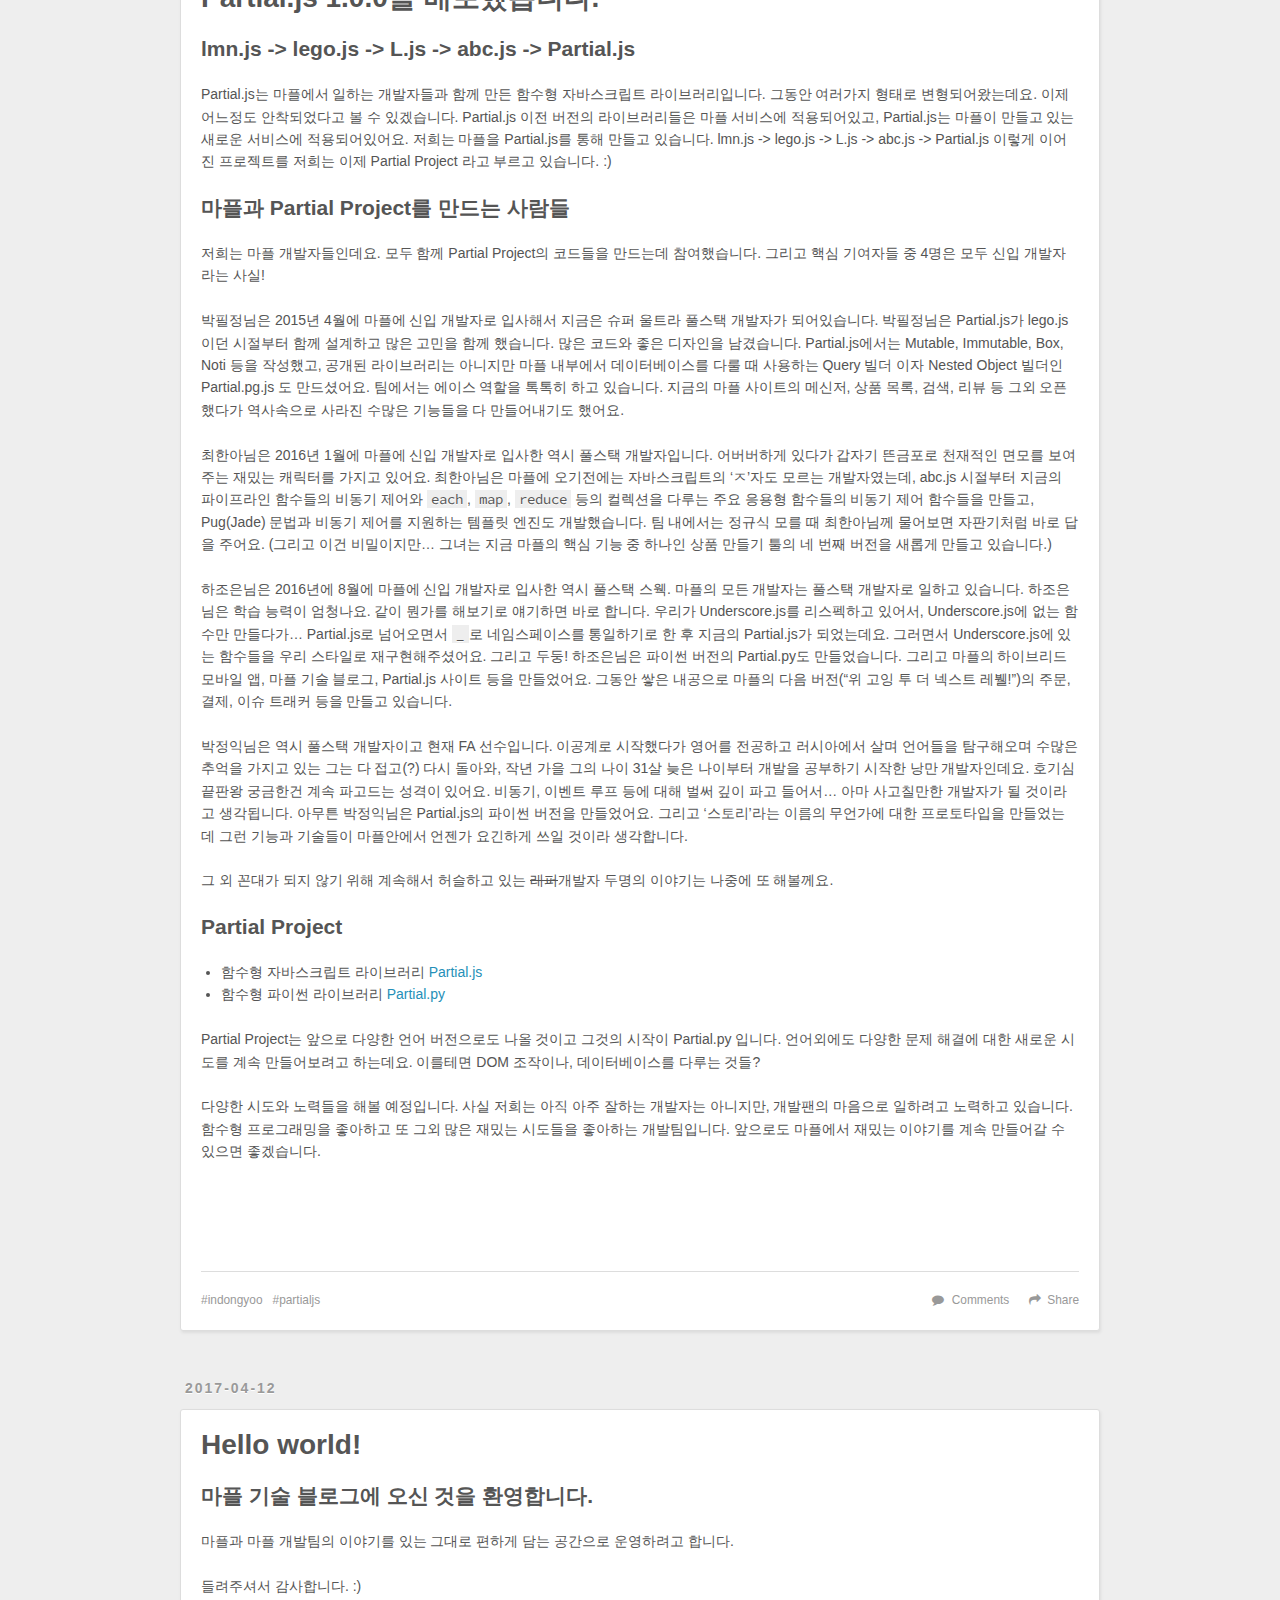
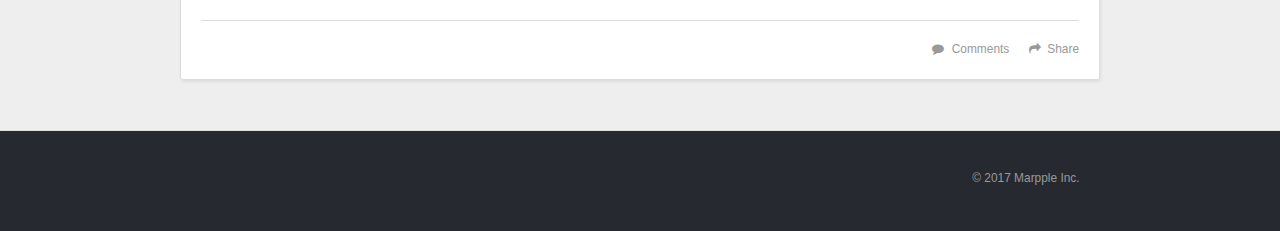
==== commit 5677f051: "Site updated: 2017-05-29 16:35:31" ====
--- a/index.html
+++ b/index.html
@@ -83,7 +83,7 @@
       
         <h3 id="신입-개발자가-더-많은-마플-개발팀"><a href="#신입-개발자가-더-많은-마플-개발팀" class="headerlink" title="신입 개발자가 더 많은 마플 개발팀"></a>신입 개발자가 더 많은 마플 개발팀</h3><p>마플 개발팀은 현재 5명인데, 그 중 3명은 모두 마플이 첫 직장인 분들입니다. 그리고 3명 모두 서로에게 충분히 성공적인 채용이 되었다고 생각하고 있습니다. 정말 운이 좋게 좋은 분들이 와주신 것이기도 하지만, 저희는 개발자 인터뷰를 어떻게 진행해왔는지 이야기해보고자 합니다.</p>
 <h3 id="지원자와-함께-인터뷰를-만들기"><a href="#지원자와-함께-인터뷰를-만들기" class="headerlink" title="지원자와 함께 인터뷰를 만들기"></a>지원자와 함께 인터뷰를 만들기</h3><p>개발자 면접시간에 항상 제일 먼저 이야기한 것은 “이 시간은 서로에 대해 확인하는 시간입니다.”라는 것이었습니다. 특별히 정해둔 형식은 없으며 짧은시간동안 서로에 대해 최대한 충분히 아는 것이 목적이라고 이야기했습니다. 최대한 인터뷰의 형식과 방법도 지원자와 함께 만들어가고자 했습니다.</p>
-<p>저는 면접에 대해 약간의 원칙을 가지고 있는데요. 지원자가 얼마나 알고 있는가에 대해서는 거의 보지 않습니다. 더욱 보지 않은 것은 무엇을 모르고 있는가입니다. 신입 개발자가 얼마나 알고 있는지, 무엇을 모르고 있는지는 사실 조금만 대화해보거나 이력서만 봐도 어느 정도 가늠이 가능합니다. 혹시 내가 저평가하지는 않았는지를 확인하는 정도로만 질문을 하고, 모를 것 같은 내용을 찾아들려고 하거나 곤란한 질문을 해서 위화감을 조성하거나 위기 능력(?)을 알아보는 일 등은 전혀 하지 않습니다.</p>
+<p>저는 면접에 대해 약간의 원칙을 가지고 있는데요. 지원자가 얼마나 알고 있는가에 대해서는 거의 보지 않습니다. 더욱 보지 않은 것은 무엇을 모르고 있는가입니다. 신입 개발자가 얼마나 알고 있는지, 무엇을 모르고 있는지는 사실 조금만 대화해보거나 이력서만 봐도 어느 정도 가늠이 가능합니다. 혹시 내가 저평가하지는 않았는지를 확인하는 정도로만 질문을 하고, 모를 것 같은 내용을 찾아들려고 하거나 곤란한 질문을 해서 위화감을 조성하거나 위기 능력(?)을 알아보는 일 등은 전혀 하지 않았습니다.</p>
 <p>사실 중요하게 보는 것은 “얼마나 성장할 것 같은가?” 한가지였습니다. 이것을 알아보기 위해 제가 사용한 첫 번째 방법은 자유롭게 대화하는 것이었고, 두 번째는 특정 기술에 대해 알려드리는 것이었습니다. 이렇게 한 이유는 시간을 내서 면접에 찾아와주신 분들이 하나라도 얻어가실 수 있길 바라는 마음도 있었지만, 저는 그 시간을 통해 지원자가 “정말로 이 문제에 대해서 궁금해하는가?”를 느낄 수 있었습니다. 재밌어하는지, 질문을 하는지, 하나를 말하면 새로운 궁금증을 갖는지, 눈빛이 또렷한지를 알고 싶었습니다.</p>
 <p>마플에 입사한 개발자분들은 몇몇 기술에 대해 알려드릴 때 눈빛이 모두 초롱초롱 했습니다. 그리고 이전에 이야기 했던 것처럼 마플에 <a href="/2017/05/25/partialjs/">기여와 폭풍 성장</a>을 해주고 있습니다.</p>
 <h3 id="마플의-새-프로젝트"><a href="#마플의-새-프로젝트" class="headerlink" title="마플의 새 프로젝트"></a>마플의 새 프로젝트</h3><p>지금의 마플은 <a href="http://www.marpple.com" target="_blank" rel="external">네 번째 버전</a>입니다. 이제 곧 우리는 다 같이 새로운 마플을 만들 것이고 멋진 프로젝트가 될 것이라 확신합니다. 우리는 작은 팀이지만 프로젝트를 진행하는 과정에서 또 다른 오픈소스가 나올 수 있다면 공개해보도록 하겠습니다. 화이팅이고 감사합니다.</p>
@@ -91,7 +91,7 @@
       
     </div>
     <footer class="article-footer">
-      <a data-url="https://marpple.github.io/2017/05/29/interview/" data-id="cj39ogar4000lsap0wrbjo11j" class="article-share-link">Share</a>
+      <a data-url="https://marpple.github.io/2017/05/29/interview/" data-id="cj39tkios00013op0ozj5gedb" class="article-share-link">Share</a>
       
         <a href="https://marpple.github.io/2017/05/29/interview/#disqus_thread" class="article-comment-link">Comments</a>
       
@@ -136,7 +136,7 @@
       
     </div>
     <footer class="article-footer">
-      <a data-url="https://marpple.github.io/2017/05/29/production-team/" data-id="cj39of7fq0003sap06yetnf91" class="article-share-link">Share</a>
+      <a data-url="https://marpple.github.io/2017/05/29/production-team/" data-id="cj39tkiov00023op087dt99lq" class="article-share-link">Share</a>
       
         <a href="https://marpple.github.io/2017/05/29/production-team/#disqus_thread" class="article-comment-link">Comments</a>
       
@@ -189,7 +189,7 @@
       
     </div>
     <footer class="article-footer">
-      <a data-url="https://marpple.github.io/2017/05/25/partialjs/" data-id="cj39of7fw0005sap07pcor99c" class="article-share-link">Share</a>
+      <a data-url="https://marpple.github.io/2017/05/25/partialjs/" data-id="cj39tkip100043op0hc70zsg1" class="article-share-link">Share</a>
       
         <a href="https://marpple.github.io/2017/05/25/partialjs/#disqus_thread" class="article-comment-link">Comments</a>
       
@@ -231,7 +231,7 @@
       
     </div>
     <footer class="article-footer">
-      <a data-url="https://marpple.github.io/2017/04/12/welcome/" data-id="cj39of7fy0006sap0b9u44z2j" class="article-share-link">Share</a>
+      <a data-url="https://marpple.github.io/2017/04/12/welcome/" data-id="cj39tkip200053op0rgyjjq2f" class="article-share-link">Share</a>
       
         <a href="https://marpple.github.io/2017/04/12/welcome/#disqus_thread" class="article-comment-link">Comments</a>
       
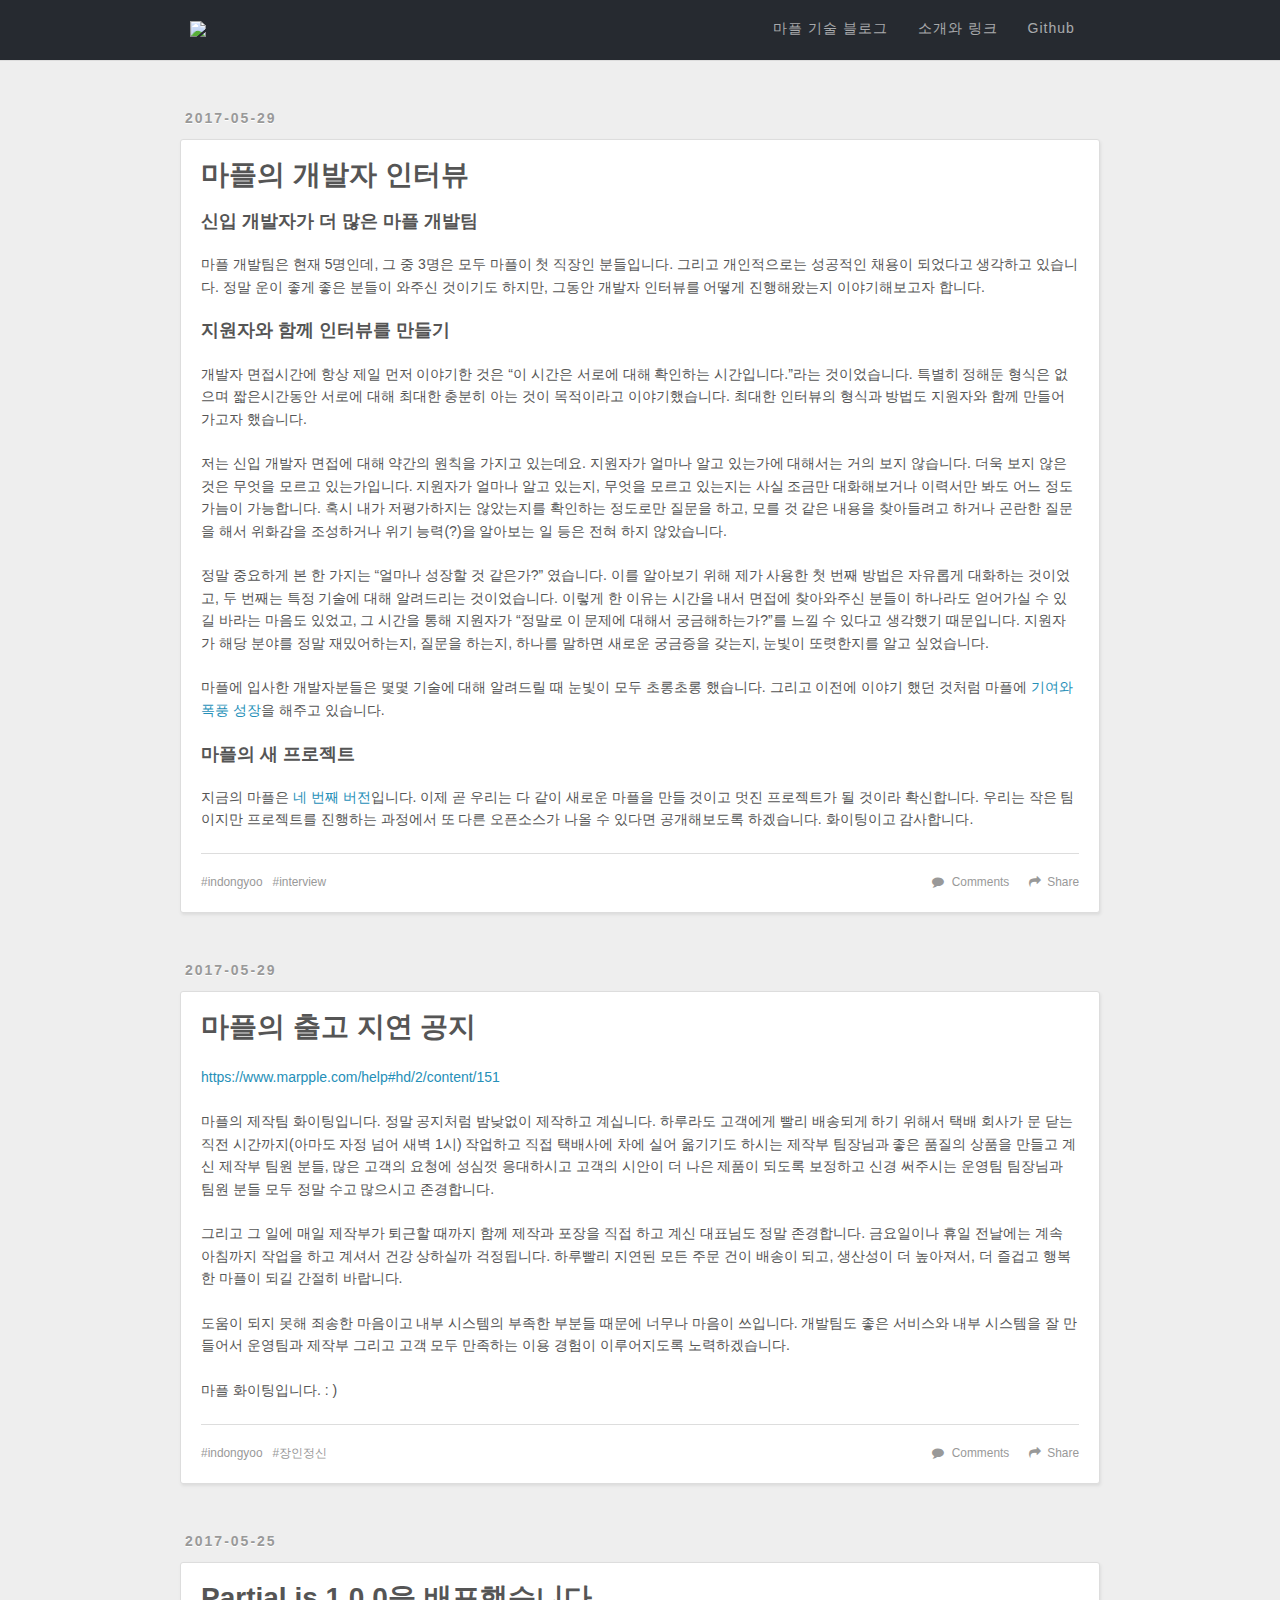
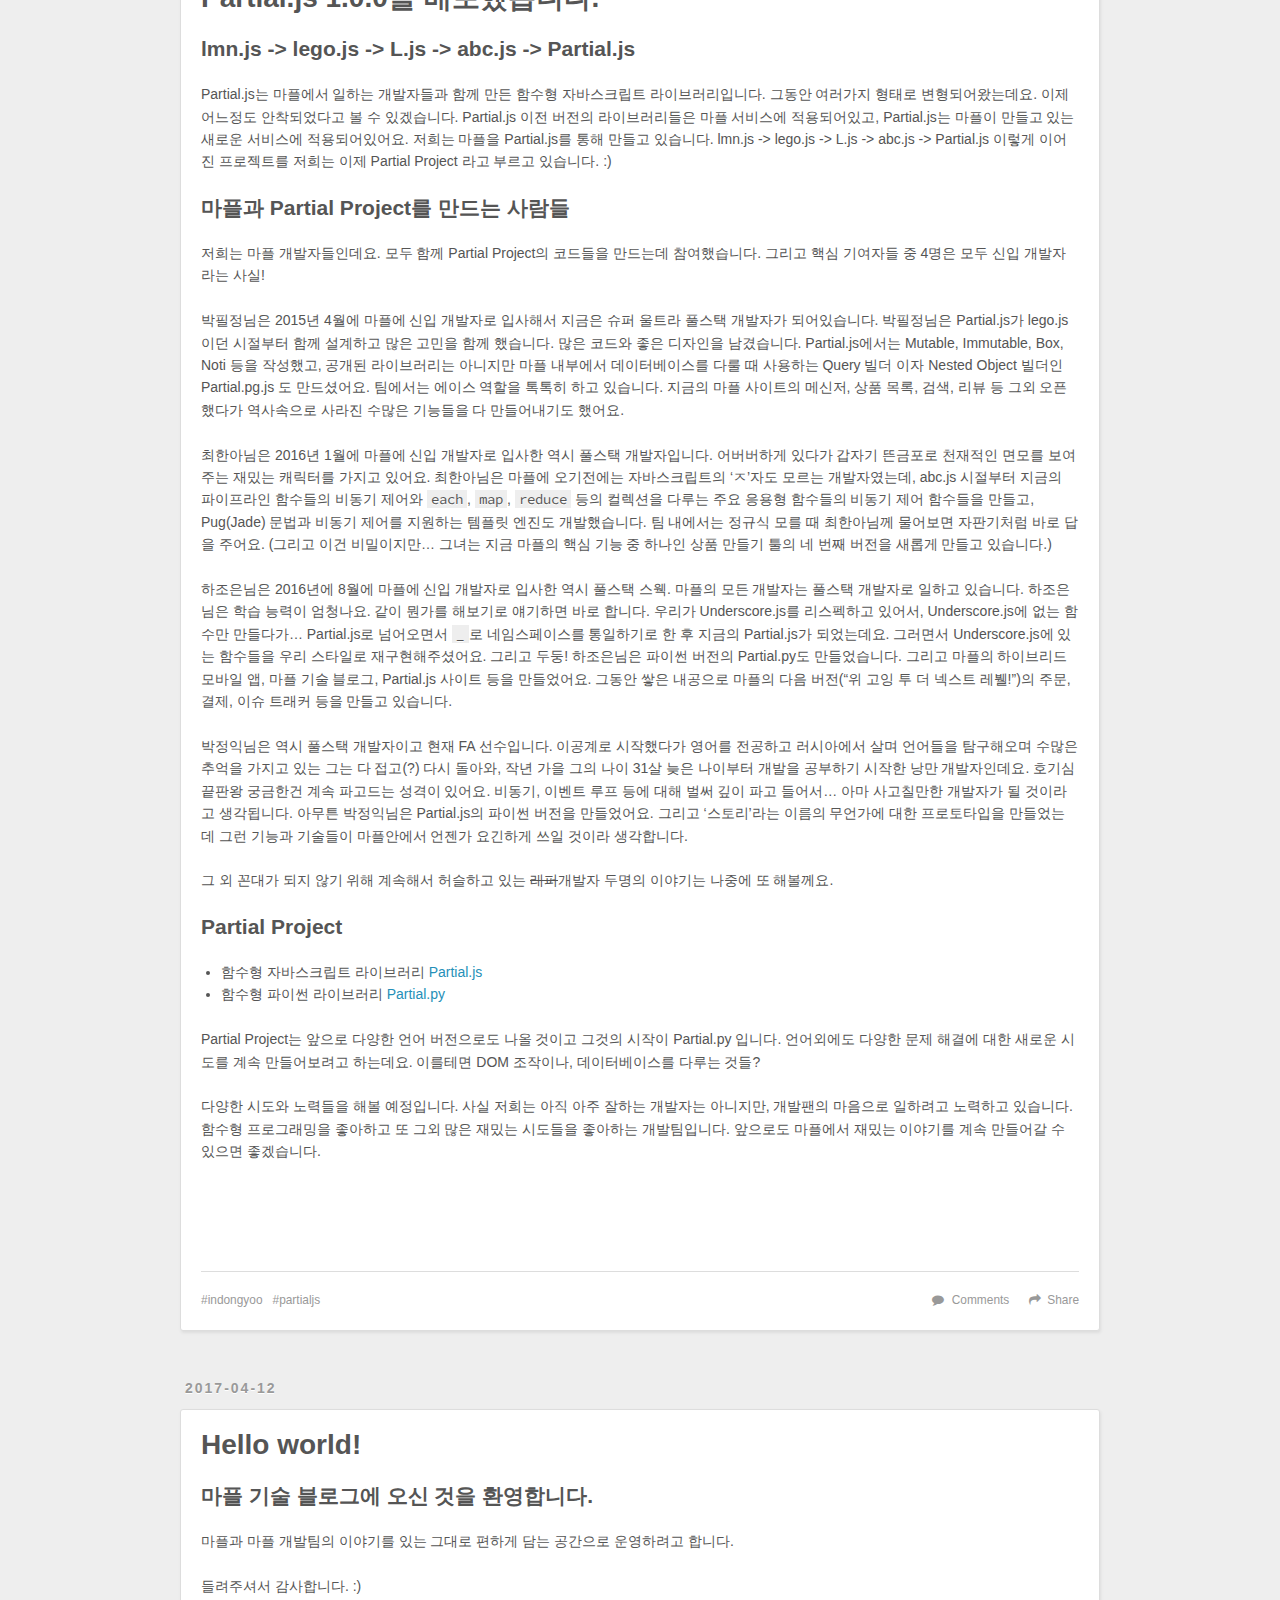
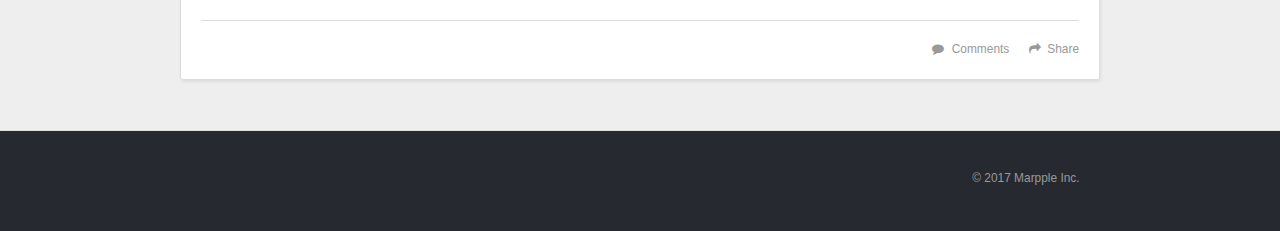
==== commit 6bed8755: "Site updated: 2017-05-29 21:47:16" ====
--- a/index.html
+++ b/index.html
@@ -81,17 +81,17 @@
     
     <div class="article-entry" itemprop="articleBody">
       
-        <h3 id="신입-개발자가-더-많은-마플-개발팀"><a href="#신입-개발자가-더-많은-마플-개발팀" class="headerlink" title="신입 개발자가 더 많은 마플 개발팀"></a>신입 개발자가 더 많은 마플 개발팀</h3><p>마플 개발팀은 현재 5명인데, 그 중 3명은 모두 마플이 첫 직장인 분들입니다. 그리고 3명 모두 서로에게 충분히 성공적인 채용이 되었다고 생각하고 있습니다. 정말 운이 좋게 좋은 분들이 와주신 것이기도 하지만, 저희는 개발자 인터뷰를 어떻게 진행해왔는지 이야기해보고자 합니다.</p>
+        <h3 id="신입-개발자가-더-많은-마플-개발팀"><a href="#신입-개발자가-더-많은-마플-개발팀" class="headerlink" title="신입 개발자가 더 많은 마플 개발팀"></a>신입 개발자가 더 많은 마플 개발팀</h3><p>마플 개발팀은 현재 5명인데, 그 중 3명은 모두 마플이 첫 직장인 분들입니다. 그리고 개인적으로는 성공적인 채용이 되었다고 생각하고 있습니다. 정말 운이 좋게 좋은 분들이 와주신 것이기도 하지만, 그동안 개발자 인터뷰를 어떻게 진행해왔는지 이야기해보고자 합니다.</p>
 <h3 id="지원자와-함께-인터뷰를-만들기"><a href="#지원자와-함께-인터뷰를-만들기" class="headerlink" title="지원자와 함께 인터뷰를 만들기"></a>지원자와 함께 인터뷰를 만들기</h3><p>개발자 면접시간에 항상 제일 먼저 이야기한 것은 “이 시간은 서로에 대해 확인하는 시간입니다.”라는 것이었습니다. 특별히 정해둔 형식은 없으며 짧은시간동안 서로에 대해 최대한 충분히 아는 것이 목적이라고 이야기했습니다. 최대한 인터뷰의 형식과 방법도 지원자와 함께 만들어가고자 했습니다.</p>
-<p>저는 면접에 대해 약간의 원칙을 가지고 있는데요. 지원자가 얼마나 알고 있는가에 대해서는 거의 보지 않습니다. 더욱 보지 않은 것은 무엇을 모르고 있는가입니다. 신입 개발자가 얼마나 알고 있는지, 무엇을 모르고 있는지는 사실 조금만 대화해보거나 이력서만 봐도 어느 정도 가늠이 가능합니다. 혹시 내가 저평가하지는 않았는지를 확인하는 정도로만 질문을 하고, 모를 것 같은 내용을 찾아들려고 하거나 곤란한 질문을 해서 위화감을 조성하거나 위기 능력(?)을 알아보는 일 등은 전혀 하지 않았습니다.</p>
-<p>사실 중요하게 보는 것은 “얼마나 성장할 것 같은가?” 한가지였습니다. 이것을 알아보기 위해 제가 사용한 첫 번째 방법은 자유롭게 대화하는 것이었고, 두 번째는 특정 기술에 대해 알려드리는 것이었습니다. 이렇게 한 이유는 시간을 내서 면접에 찾아와주신 분들이 하나라도 얻어가실 수 있길 바라는 마음도 있었지만, 저는 그 시간을 통해 지원자가 “정말로 이 문제에 대해서 궁금해하는가?”를 느낄 수 있었습니다. 재밌어하는지, 질문을 하는지, 하나를 말하면 새로운 궁금증을 갖는지, 눈빛이 또렷한지를 알고 싶었습니다.</p>
+<p>저는 신입 개발자 면접에 대해 약간의 원칙을 가지고 있는데요. 지원자가 얼마나 알고 있는가에 대해서는 거의 보지 않습니다. 더욱 보지 않은 것은 무엇을 모르고 있는가입니다. 지원자가 얼마나 알고 있는지, 무엇을 모르고 있는지는 사실 조금만 대화해보거나 이력서만 봐도 어느 정도 가늠이 가능합니다. 혹시 내가 저평가하지는 않았는지를 확인하는 정도로만 질문을 하고, 모를 것 같은 내용을 찾아들려고 하거나 곤란한 질문을 해서 위화감을 조성하거나 위기 능력(?)을 알아보는 일 등은 전혀 하지 않았습니다.</p>
+<p>정말 중요하게 본 한 가지는 “얼마나 성장할 것 같은가?” 였습니다. 이를 알아보기 위해 제가 사용한 첫 번째 방법은 자유롭게 대화하는 것이었고, 두 번째는 특정 기술에 대해 알려드리는 것이었습니다. 이렇게 한 이유는 시간을 내서 면접에 찾아와주신 분들이 하나라도 얻어가실 수 있길 바라는 마음도 있었고, 그 시간을 통해 지원자가 “정말로 이 문제에 대해서 궁금해하는가?”를 느낄 수 있다고 생각했기 때문입니다. 지원자가 해당 분야를 정말 재밌어하는지, 질문을 하는지, 하나를 말하면 새로운 궁금증을 갖는지, 눈빛이 또렷한지를 알고 싶었습니다.</p>
 <p>마플에 입사한 개발자분들은 몇몇 기술에 대해 알려드릴 때 눈빛이 모두 초롱초롱 했습니다. 그리고 이전에 이야기 했던 것처럼 마플에 <a href="/2017/05/25/partialjs/">기여와 폭풍 성장</a>을 해주고 있습니다.</p>
 <h3 id="마플의-새-프로젝트"><a href="#마플의-새-프로젝트" class="headerlink" title="마플의 새 프로젝트"></a>마플의 새 프로젝트</h3><p>지금의 마플은 <a href="http://www.marpple.com" target="_blank" rel="external">네 번째 버전</a>입니다. 이제 곧 우리는 다 같이 새로운 마플을 만들 것이고 멋진 프로젝트가 될 것이라 확신합니다. 우리는 작은 팀이지만 프로젝트를 진행하는 과정에서 또 다른 오픈소스가 나올 수 있다면 공개해보도록 하겠습니다. 화이팅이고 감사합니다.</p>
 
       
     </div>
     <footer class="article-footer">
-      <a data-url="https://marpple.github.io/2017/05/29/interview/" data-id="cj39tkios00013op0ozj5gedb" class="article-share-link">Share</a>
+      <a data-url="https://marpple.github.io/2017/05/29/interview/" data-id="cj3a4pi0d0001w4p0pt83f6fa" class="article-share-link">Share</a>
       
         <a href="https://marpple.github.io/2017/05/29/interview/#disqus_thread" class="article-comment-link">Comments</a>
       
@@ -136,7 +136,7 @@
       
     </div>
     <footer class="article-footer">
-      <a data-url="https://marpple.github.io/2017/05/29/production-team/" data-id="cj39tkiov00023op087dt99lq" class="article-share-link">Share</a>
+      <a data-url="https://marpple.github.io/2017/05/29/production-team/" data-id="cj3a4pi0h0003w4p02fpk9ast" class="article-share-link">Share</a>
       
         <a href="https://marpple.github.io/2017/05/29/production-team/#disqus_thread" class="article-comment-link">Comments</a>
       
@@ -189,7 +189,7 @@
       
     </div>
     <footer class="article-footer">
-      <a data-url="https://marpple.github.io/2017/05/25/partialjs/" data-id="cj39tkip100043op0hc70zsg1" class="article-share-link">Share</a>
+      <a data-url="https://marpple.github.io/2017/05/25/partialjs/" data-id="cj3a4pi0m0005w4p0t9ijr9kt" class="article-share-link">Share</a>
       
         <a href="https://marpple.github.io/2017/05/25/partialjs/#disqus_thread" class="article-comment-link">Comments</a>
       
@@ -231,7 +231,7 @@
       
     </div>
     <footer class="article-footer">
-      <a data-url="https://marpple.github.io/2017/04/12/welcome/" data-id="cj39tkip200053op0rgyjjq2f" class="article-share-link">Share</a>
+      <a data-url="https://marpple.github.io/2017/04/12/welcome/" data-id="cj3a4pi0o0006w4p0vo6balq5" class="article-share-link">Share</a>
       
         <a href="https://marpple.github.io/2017/04/12/welcome/#disqus_thread" class="article-comment-link">Comments</a>
       
